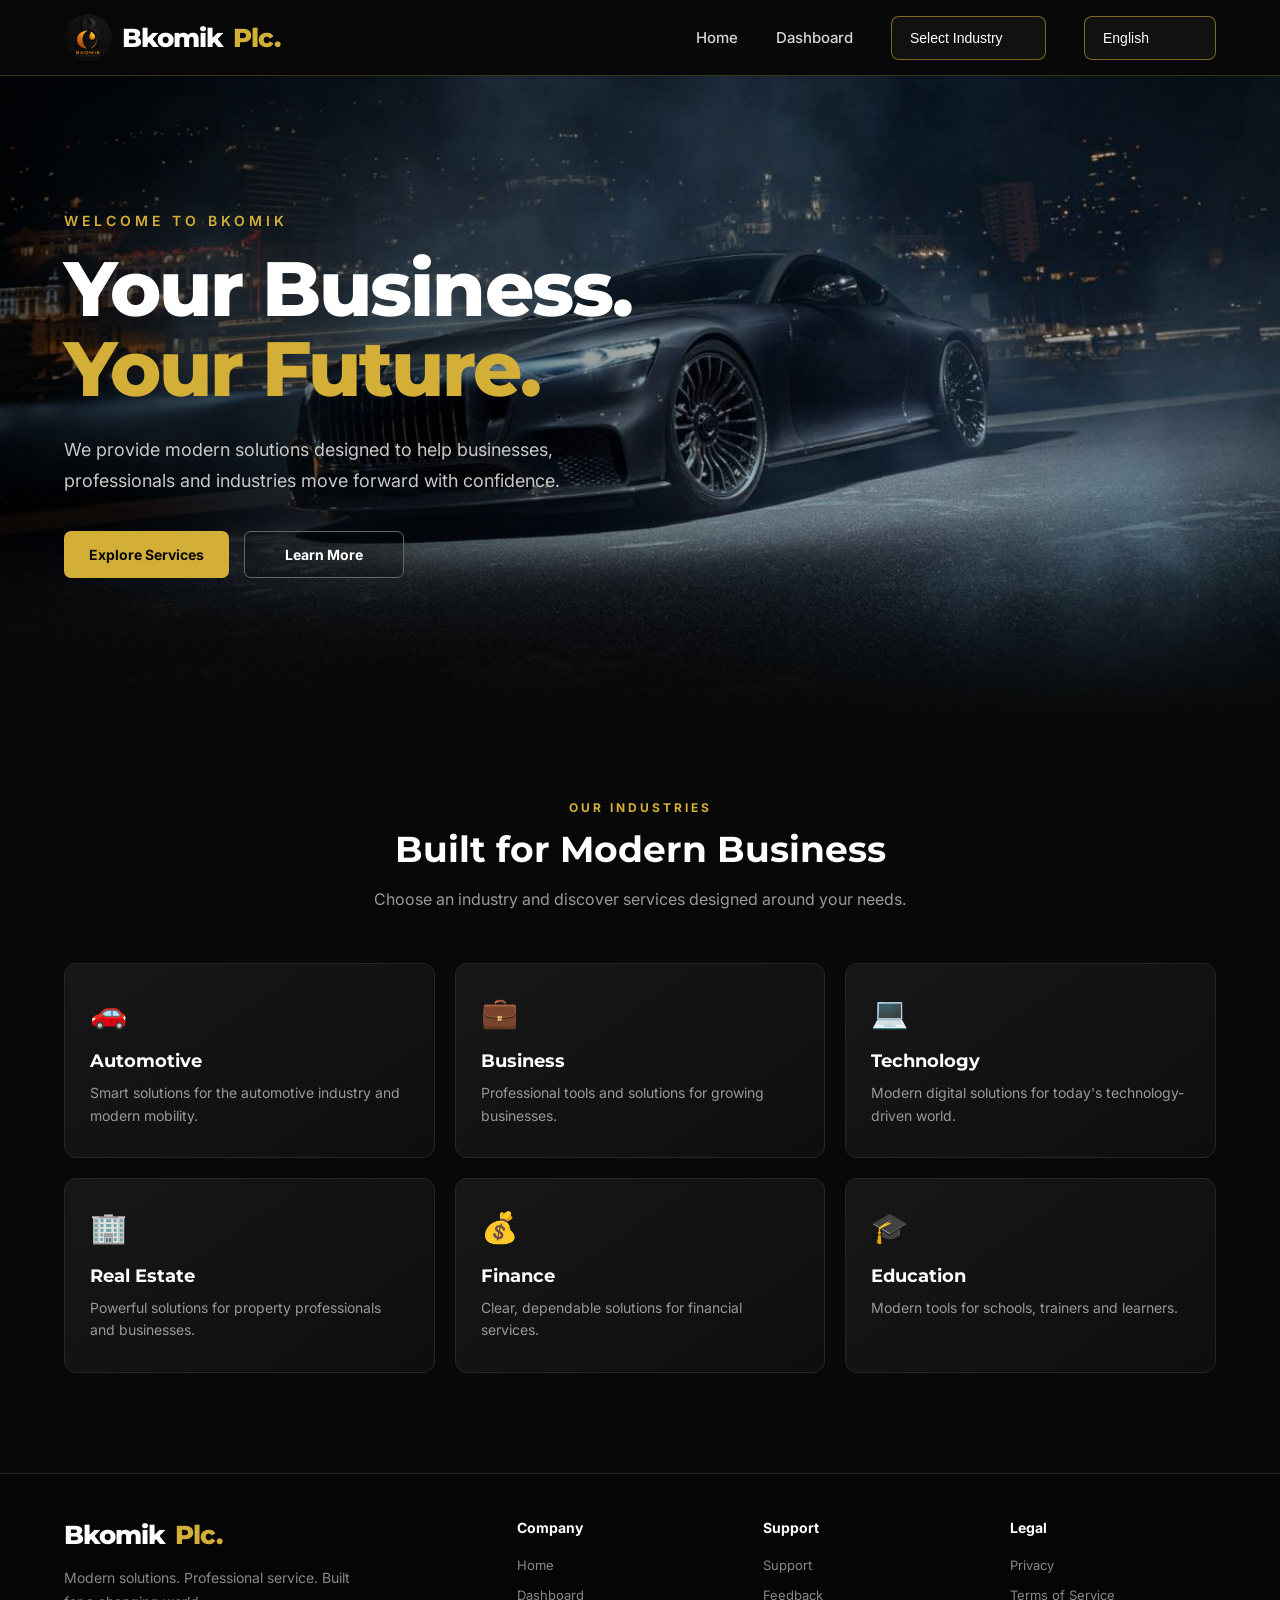
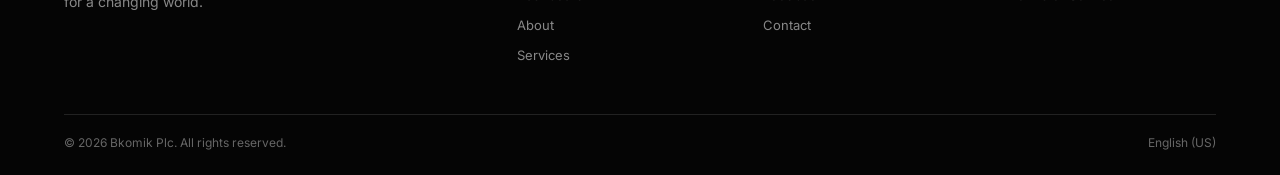
==== index.html @ 7aab7410 "Add files via upload" ====
<!DOCTYPE html>
<html lang="en">
<head>
<meta charset="UTF-8">
<meta name="viewport" content="width=device-width, initial-scale=1.0">
<title>Bkomik Plc.</title>
<meta name="description" content="Modern solutions designed to help businesses, professionals and industries move forward with confidence.">
<link rel="icon" type="image/png" href="[data-uri]">
<link rel="preconnect" href="https://fonts.googleapis.com">
<link rel="preconnect" href="https://fonts.gstatic.com" crossorigin>
<link href="https://fonts.googleapis.com/css2?family=Inter:wght@400;500;600;700&family=Montserrat:wght@500;600;700;800&display=swap" rel="stylesheet">
<style>
/* =========================
           GENERAL
        ========================= */

        * {
            margin: 0;
            padding: 0;
            box-sizing: border-box;
        }

        html {
            scroll-behavior: smooth;
        }

        body {
            font-family: "Inter", sans-serif;
            background: #080808;
            color: #ffffff;
            min-height: 100vh;
        }

        a {
            text-decoration: none;
            color: inherit;
        }


        /* =========================
           NAVIGATION
        ========================= */

        .navbar {
            height: 76px;
            width: 100%;
            background: rgba(8, 8, 8, 0.95);
            border-bottom: 1px solid rgba(212, 175, 55, 0.25);

            display: flex;
            align-items: center;
            justify-content: space-between;

            padding: 0 5%;
            position: fixed;
            top: 0;
            left: 0;
            z-index: 1000;

            backdrop-filter: blur(12px);
        }

        /* Logo */

        .logo {
            display: inline-flex;
            align-items: center;
            gap: 10px;
            font-family: "Montserrat", sans-serif;
            font-size: 26px;
            font-weight: 800;
            letter-spacing: -1px;
        }

        .logo-image {
            width: 48px;
            height: 48px;
            object-fit: contain;
            display: block;
            border-radius: 50%;
        }

        .logo span {
            color: #d4af37;
        }


        /* Navigation links */

        .nav-links {
            display: flex;
            align-items: center;
            gap: 38px;
        }

        .nav-links a {
            position: relative;

            font-size: 15px;
            font-weight: 500;
            color: #d5d5d5;

            transition: 0.3s ease;
        }

        .nav-links a:hover {
            color: #d4af37;
        }

        .nav-links a::after {
            content: "";

            position: absolute;
            left: 0;
            bottom: -8px;

            width: 0;
            height: 2px;

            background: #d4af37;

            transition: 0.3s ease;
        }

        .nav-links a:hover::after {
            width: 100%;
        }


        /* Industry dropdown */

        .industry {
            position: relative;
        }

        .industry select {
            appearance: none;

            background: #111111;
            color: #ffffff;

            border: 1px solid rgba(212, 175, 55, 0.55);
            border-radius: 8px;

            padding: 13px 42px 13px 18px;

            font-size: 14px;
            font-weight: 500;

            cursor: pointer;
            outline: none;

            transition: 0.3s ease;
        }

        .industry select:hover {
            border-color: #d4af37;
            box-shadow: 0 0 18px rgba(212, 175, 55, 0.12);
        }


        /* =========================
           HERO
        ========================= */

        .hero {
            min-height: 720px;

            display: flex;
            align-items: center;

            position: relative;
            overflow: hidden;

            background: #080808;
        }



        .hero-bg{position:absolute;inset:0;width:100%;height:100%;object-fit:cover;object-position:center}
        .hero-overlay{position:absolute;inset:0;background:linear-gradient(90deg,rgba(0,0,0,.72) 0%,rgba(0,0,0,.45) 40%,rgba(0,0,0,.05) 75%,rgba(0,0,0,.35) 100%)}
        @media (max-width:650px){.hero-bg{object-position:28% center;filter:brightness(1.35)}.hero-overlay{background:linear-gradient(180deg,rgba(0,0,0,.15) 0%,rgba(0,0,0,.55) 100%)}.hero h1,.hero p{text-shadow:0 2px 12px rgba(0,0,0,.8)}}

        /* Dark bottom fade */

        .hero::after {
            content: "";

            position: absolute;
            bottom: 0;
            left: 0;

            width: 100%;
            height: 180px;

            background: linear-gradient(
                transparent,
                #080808
            );

            pointer-events: none;
        }


        /* Hero content */

        .hero-content {
            width: 90%;
            max-width: 1200px;

            margin: 0 auto;

            padding-top: 70px;

            position: relative;
            z-index: 2;
        }

        .small-title {
            color: #d4af37;

            font-size: 14px;
            font-weight: 600;

            letter-spacing: 4px;
            text-transform: uppercase;

            margin-bottom: 20px;
        }

        .hero h1 {
            font-family: "Montserrat", sans-serif;

            font-size: clamp(45px, 6vw, 78px);

            line-height: 1.05;

            max-width: 750px;

            font-weight: 800;

            letter-spacing: -2px;

            margin-bottom: 25px;
        }

        .hero h1 span {
            color: #d4af37;
        }

        .hero p {
            max-width: 570px;

            color: #c8c8c8;

            font-size: 18px;
            line-height: 1.7;

            margin-bottom: 35px;
        }


        /* Buttons */

        .buttons {
            display: flex;
            gap: 15px;
            flex-wrap: wrap;
        }

        .btn {
            display: inline-flex;
            align-items: center;
            justify-content: center;

            min-width: 160px;

            padding: 14px 25px;

            border-radius: 7px;

            font-size: 14px;
            font-weight: 700;

            transition: 0.3s ease;
        }

        .btn-primary {
            background: #d4af37;
            color: #080808;
        }

        .btn-primary:hover {
            background: #f0cf59;

            transform: translateY(-3px);

            box-shadow:
                0 10px 30px rgba(212, 175, 55, 0.22);
        }

        .btn-secondary {
            border: 1px solid #666;
            color: #ffffff;
            background: rgba(0, 0, 0, 0.25);
        }

        .btn-secondary:hover {
            border-color: #d4af37;
            color: #d4af37;

            transform: translateY(-3px);
        }


        /* =========================
           SERVICES
        ========================= */

        .services {
            position: relative;

            padding: 80px 5% 100px;

            background: #080808;
        }

        .section-heading {
            text-align: center;

            max-width: 650px;

            margin: 0 auto 50px;
        }

        .section-heading .label {
            color: #d4af37;

            font-size: 12px;
            font-weight: 700;

            letter-spacing: 3px;
            text-transform: uppercase;

            margin-bottom: 12px;
        }

        .section-heading h2 {
            font-family: "Montserrat", sans-serif;

            font-size: 36px;

            margin-bottom: 15px;
        }

        .section-heading p {
            color: #999;
            line-height: 1.7;
        }


        /* Cards */

        .cards {
            max-width: 1200px;

            margin: auto;

            display: grid;

            grid-template-columns:
                repeat(3, 1fr);

            gap: 20px;
        }

        .card {
            background:
                linear-gradient(
                    145deg,
                    #171717,
                    #0e0e0e
                );

            border: 1px solid #262626;

            border-radius: 12px;

            padding: 30px 25px;

            min-height: 190px;

            transition: 0.35s ease;

            position: relative;
            overflow: hidden;
        }

        .card::before {
            content: "";

            position: absolute;

            left: 0;
            top: 0;

            width: 100%;
            height: 2px;

            background: #d4af37;

            transform: scaleX(0);

            transform-origin: left;

            transition: 0.35s ease;
        }

        .card:hover {
            transform: translateY(-8px);

            border-color: rgba(212, 175, 55, 0.5);

            box-shadow:
                0 15px 40px rgba(0, 0, 0, 0.5);
        }

        .card:hover::before {
            transform: scaleX(1);
        }

        .card-icon {
            font-size: 30px;
            margin-bottom: 20px;
        }

        .card h3 {
            font-family: "Montserrat", sans-serif;

            font-size: 18px;

            margin-bottom: 10px;
        }

        .card p {
            color: #999;

            font-size: 14px;

            line-height: 1.6;
        }


        /* =========================
           FOOTER
        ========================= */

        footer {
            background: #050505;

            border-top: 1px solid #222;

            padding: 45px 5% 25px;
        }

        .footer-content {
            max-width: 1200px;

            margin: auto;

            display: grid;

            grid-template-columns:
                2fr 1fr 1fr 1fr;

            gap: 40px;
        }

        .footer-brand p {
            color: #888;

            max-width: 300px;

            margin-top: 15px;

            line-height: 1.7;

            font-size: 14px;
        }

        footer h4 {
            font-size: 14px;

            margin-bottom: 18px;

            color: #ffffff;
        }

        footer ul {
            list-style: none;
        }

        footer li {
            margin-bottom: 10px;
        }

        footer li a {
            color: #888;

            font-size: 13px;

            transition: 0.3s;
        }

        footer li a:hover {
            color: #d4af37;
        }

        .copyright {
            max-width: 1200px;

            margin: 40px auto 0;

            padding-top: 20px;

            border-top: 1px solid #222;

            display: flex;

            justify-content: space-between;

            gap: 20px;

            color: #666;

            font-size: 12px;
        }


        /* =========================
           MOBILE MENU BUTTON
        ========================= */

        .menu-btn {
            display: none;

            border: none;

            background: none;

            color: white;

            font-size: 27px;

            cursor: pointer;
        }


        /* =========================
           RESPONSIVE
        ========================= */

        @media (max-width: 900px) {

            .nav-links {
                gap: 18px;
            }

            .cards {
                grid-template-columns:
                    repeat(2, 1fr);
            }

            .footer-content {
                grid-template-columns:
                    repeat(2, 1fr);
            }
        }


        @media (max-width: 650px) {

            .navbar {
                height: 68px;
            }

            .logo {
                font-size: 22px;
            }

            .logo-image {
                width: 42px;
                height: 42px;
            }

            .menu-btn {
                display: block;
            }

            .nav-links {
                display: none;
            }

            .industry {
                display: none;
            }

            .hero {
                min-height: 650px;

                background-position:
                    65% center;
            }

            .hero-content {
                padding-top: 50px;
            }

            .hero h1 {
                font-size: 43px;
                letter-spacing: -1px;
            }

            .hero p {
                font-size: 16px;
            }

            .cards {
                grid-template-columns: 1fr;
            }

            .footer-content {
                grid-template-columns: 1fr;
            }

            .copyright {
                flex-direction: column;
            }
        }


/* ===== Inner pages (moved from inline styles) ===== */
.page{min-height:100vh;padding:140px 5% 90px;max-width:1100px;margin:auto}
.page h1{font-family:"Montserrat",sans-serif;font-size:clamp(40px,6vw,64px);margin-bottom:20px}
.page h1 span{color:#d4af37}
.page p{color:#aaa;max-width:700px;line-height:1.8;font-size:17px;margin-bottom:30px}
.page-card{background:linear-gradient(145deg,#171717,#0e0e0e);border:1px solid #262626;border-radius:12px;padding:30px;margin-top:25px}

/* ===== Cards as links ===== */
a.card{display:block;color:inherit}
a.card:focus-visible,.btn:focus-visible,.nav-links a:focus-visible{outline:2px solid #d4af37;outline-offset:4px}

/* ===== Mobile menu ===== */
@media (max-width: 650px){
  .navbar.open .nav-links{
    display:flex;flex-direction:column;align-items:flex-start;gap:22px;
    position:absolute;top:68px;left:0;right:0;
    background:rgba(8,8,8,.98);padding:26px 5% 32px;
    border-bottom:1px solid rgba(212,175,55,.25);
  }
  .navbar.open .industry{display:block;width:100%}
  .navbar.open .industry select{width:100%}
}
@media (max-width: 900px){ .cards{grid-template-columns:repeat(2,1fr)} }
@media (max-width: 650px){ .cards{grid-template-columns:1fr} }

.view{display:none}
.view:target{display:block}
#home{display:block}
.view:target ~ #home{display:none}
.nav-check{position:absolute;opacity:0;pointer-events:none}
label.menu-btn{cursor:pointer}
@media (max-width:650px){
  #nav-toggle:checked ~ .navbar .nav-links{display:flex;flex-direction:column;align-items:flex-start;gap:22px;position:absolute;top:68px;left:0;right:0;background:rgba(8,8,8,.98);padding:26px 5% 32px;border-bottom:1px solid rgba(212,175,55,.25)}
  #nav-toggle:checked ~ .navbar .industry{display:block;width:100%}
  #nav-toggle:checked ~ .navbar .industry select{width:100%}
}

/* ===== Page content blocks ===== */
.page h2{font-family:"Montserrat",sans-serif;font-size:clamp(24px,4vw,32px);margin:50px 0 6px}
.page h3{font-family:"Montserrat",sans-serif;font-size:19px;margin-bottom:10px;color:#fff}
.page .grid{display:grid;grid-template-columns:repeat(auto-fit,minmax(240px,1fr));gap:20px;margin-top:25px}
.page .grid .page-card{margin-top:0}
.page .grid .page-card p,.page-card p{font-size:15px;margin-bottom:12px}
.page ul.list{list-style:none;color:#aaa;line-height:1.9;margin:10px 0 25px;padding:0;font-size:16px}
.page ul.list li::before{content:"\2713\00a0";color:#d4af37}
.page ul.plain{list-style:none;padding:0;margin:0}
.page ul.plain li{display:flex;justify-content:space-between;gap:12px;flex-wrap:wrap;padding:12px 0;border-bottom:1px solid #262626;color:#ddd}
.page ul.plain li:last-child{border-bottom:none}
.page ul.plain span{color:#999}
.stat{font-family:"Montserrat",sans-serif;font-size:38px;font-weight:800;color:#d4af37}
.stat-label{color:#aaa;font-size:14px}
.page a.link{color:#d4af37;text-decoration:underline}
.page .note{font-size:14px;color:#888}
.chips{display:flex;flex-wrap:wrap;gap:12px;margin:20px 0 30px}
.chips a{border:1px solid rgba(212,175,55,.55);color:#fff;border-radius:999px;padding:10px 20px;font-size:15px}
.chips a:hover{background:#d4af37;color:#111}
.page details.page-card{cursor:pointer}
.page details summary{font-weight:600;color:#fff}
.page details p{margin:14px 0 0}
.form{display:grid;gap:18px}
.form label{display:grid;gap:8px;color:#ccc;font-size:14px}
.form input,.form select,.form textarea{background:#111;border:1px solid #333;border-radius:8px;color:#fff;padding:14px;font:inherit;font-size:16px;width:100%}
.form input:focus,.form select:focus,.form textarea:focus{outline:2px solid #d4af37;border-color:transparent}
.form button{justify-self:start;border:none;cursor:pointer}

.logo{direction:ltr;unicode-bidi:isolate}
</style>
</head>
<body>
<input type="checkbox" id="nav-toggle" class="nav-check" aria-hidden="true" tabindex="-1">
<header class="navbar">
<a href="#home" class="logo" aria-label="Bkomik Plc. home"><img class="logo-image" src="[data-uri]" alt="" width="48" height="48">Bkomik <span>Plc.</span></a>
<nav class="nav-links" aria-label="Main">
<a href="#home">Home</a>
<a href="#dashboard">Dashboard</a>
<div class="industry"><select aria-label="Select industry"><option value="" selected disabled>Select Industry</option><option value="#automotive">Automotive</option><option value="#business">Business</option><option value="#technology">Technology</option><option value="#real-estate">Real Estate</option><option value="#finance">Finance</option><option value="#education">Education</option></select></div>
<div class="industry lang"><select id="lang-select" aria-label="Language"><option value="en">English</option><option value="hi">हिन्दी (Hindi)</option><option value="zh">中文</option><option value="ja">日本語</option><option value="ar">العربية</option><option value="fr">Français</option><option value="es">Español</option><option value="de">Deutsch</option></select></div>
<noscript><a href="#automotive">Automotive</a><a href="#business">Business</a><a href="#technology">Technology</a><a href="#real-estate">Real Estate</a><a href="#finance">Finance</a><a href="#education">Education</a></noscript>
</nav>
<label for="nav-toggle" class="menu-btn" role="button" aria-label="Toggle menu">&#9776;</label>
</header>
<main class="page view" id="about">
<div class="small-title">Bkomik Plc.</div>
<h1>About Bkomik.</h1>
<p>Bkomik Plc. builds modern solutions that help businesses, professionals and whole industries move forward with confidence.</p><h2>Our story</h2><p>Bkomik started with a simple idea: good technology and professional service should be within reach of every organisation, not only the largest ones. Today we work across six industries, bringing the same careful, practical approach to each.</p><h2>Our mission</h2><p>To create, inspire and make an impact by giving our clients clear, dependable solutions that fit the way they really work.</p><h2>What we value</h2><div class="grid"><div class="page-card"><h3>Create</h3><p>We build useful things, and we keep improving them after launch.</p></div><div class="page-card"><h3>Inspire</h3><p>We share what we learn, so clients and partners can grow with us.</p></div><div class="page-card"><h3>Impact</h3><p>We measure our work by the results it brings to your business.</p></div></div><h2>How we work</h2><ul class="list"><li>Listen first: we start by understanding your goals and constraints</li><li>Plan clearly: simple scopes, honest timelines, no surprises</li><li>Deliver in steps: regular progress you can see and react to</li><li>Support afterwards: we stay available once the work is live</li></ul><a href="#contact" class="btn btn-primary">Get in touch</a>
</main>
<main class="page view" id="automotive">
<div class="small-title">Bkomik Plc.</div>
<h1>Automotive.</h1>
<p>Smart solutions for the automotive industry and modern mobility.</p><h2>What we offer</h2><div class="grid"><div class="page-card"><h3>Dealer tools</h3><p>Inventory pages, enquiry handling and follow-up that help dealerships sell more.</p></div><div class="page-card"><h3>Fleet management</h3><p>Track vehicles, servicing and costs in one clear view.</p></div><div class="page-card"><h3>Customer experience</h3><p>Online booking for test drives and servicing, with reminders.</p></div><div class="page-card"><h3>Service workshops</h3><p>Job cards, parts tracking and customer updates for workshops.</p></div></div><h2>Who it is for</h2><ul class="list"><li>Car dealerships and showrooms</li><li>Fleet and rental operators</li><li>Independent workshops and garages</li><li>Mobility start-ups</li></ul><div class="page-card"><h3>Example engagement</h3><p>A multi-branch dealership brings its inventory and service bookings together on one site, cutting enquiry response time and reducing missed appointments.</p><a href="#contact" class="btn btn-primary">Discuss your project</a></div>
</main>
<main class="page view" id="business">
<div class="small-title">Bkomik Plc.</div>
<h1>Business.</h1>
<p>Professional tools and solutions for growing businesses.</p><h2>What we offer</h2><div class="grid"><div class="page-card"><h3>Business websites</h3><p>Clear, professional sites that explain what you do and win trust.</p></div><div class="page-card"><h3>Workflow automation</h3><p>Streamline approvals, invoicing and reporting.</p></div><div class="page-card"><h3>Team collaboration</h3><p>Shared tools and processes that keep everyone aligned.</p></div><div class="page-card"><h3>Growth planning</h3><p>Practical roadmaps for expanding into new markets.</p></div></div><h2>Who it is for</h2><ul class="list"><li>Small and medium businesses</li><li>Consultants and agencies</li><li>Start-ups preparing to scale</li><li>Professional service firms</li></ul><div class="page-card"><h3>Example engagement</h3><p>A growing services firm replaces scattered spreadsheets with a simple shared system for quotes, projects and invoices.</p><a href="#contact" class="btn btn-primary">Discuss your project</a></div>
</main>
<main class="page view" id="contact">
<div class="small-title">Bkomik Plc.</div>
<h1>Contact Us.</h1>
<p>Questions, project ideas or just want to say hello? We would love to hear from you.</p><div class="grid"><div class="page-card"><h3>Find us online</h3><p>Watch our videos and updates on <a class="link" href="https://www.youtube.com/@bkomik" target="_blank" rel="noopener">YouTube: bkomik</a>.</p></div><div class="page-card"><h3>Email</h3><p><a class="link" href="mailto:hello@bkomik.com">hello@bkomik.com</a></p></div><div class="page-card"><h3>Phone</h3><p>+000 000 000 000</p></div><div class="page-card"><h3>Hours</h3><p>Monday to Friday, 9:00 to 17:00</p></div></div><h2>Send us a message</h2><div class="page-card"><form class="form" action="mailto:hello@bkomik.com" method="post" enctype="text/plain"><label>Your name<input type="text" name="name" required></label><label>Email<input type="email" name="email" required></label><label>Industry<select name="industry"><option>Automotive</option><option>Business</option><option>Technology</option><option>Real Estate</option><option>Finance</option><option>Education</option><option>Other</option></select></label><label>Message<textarea name="message" rows="5" required></textarea></label><button type="submit" class="btn btn-primary">Send message</button></form><p class="note">This form opens your email app. Email address and phone number are sample details.</p></div>
</main>
<main class="page view" id="dashboard">
<div class="small-title">Bkomik Plc.</div>
<h1>Your Dashboard.</h1>
<p>Manage your Bkomik services and business activity from one place.</p><p class="note">Sample preview. Figures below are example data to show the planned layout.</p><div class="grid stats"><div class="page-card"><div class="stat">4</div><div class="stat-label">Active services</div></div><div class="page-card"><div class="stat">2</div><div class="stat-label">Open requests</div></div><div class="page-card"><div class="stat">12</div><div class="stat-label">Completed this year</div></div><div class="page-card"><div class="stat">15 Dec</div><div class="stat-label">Next review</div></div></div><h2>Recent activity</h2><div class="page-card"><ul class="plain"><li><strong>Website update</strong> <span>Completed &middot; 14 Nov</span></li><li><strong>Monthly report</strong> <span>Delivered &middot; 10 Nov</span></li><li><strong>Staff training session</strong> <span>Scheduled &middot; 24 Nov</span></li><li><strong>Support request #1042</strong> <span>In progress</span></li></ul></div><h2>Quick actions</h2><div class="chips"><a href="#support">Get support</a><a href="#feedback">Send feedback</a><a href="#services">Browse services</a><a href="#contact">Contact us</a></div>
</main>
<main class="page view" id="education">
<div class="small-title">Bkomik Plc.</div>
<h1>Education.</h1>
<p>Modern tools for schools, trainers and learners.</p><h2>What we offer</h2><div class="grid"><div class="page-card"><h3>Learning platforms</h3><p>Courses, lessons and resources in one easy-to-use place.</p></div><div class="page-card"><h3>School websites</h3><p>Clear information for parents, students and staff.</p></div><div class="page-card"><h3>Admissions &amp; records</h3><p>Simpler enrolment and organised student records.</p></div><div class="page-card"><h3>Training programmes</h3><p>Workshops and materials designed with your learners in mind.</p></div></div><h2>Who it is for</h2><ul class="list"><li>Schools and colleges</li><li>Training centres and academies</li><li>Corporate learning teams</li><li>Independent tutors</li></ul><div class="page-card"><h3>Example engagement</h3><p>A training academy launches an online course library with simple enrolment, so learners can join and progress at their own pace.</p><a href="#contact" class="btn btn-primary">Discuss your project</a></div>
</main>
<main class="page view" id="feedback">
<div class="small-title">Bkomik Plc.</div>
<h1>Your Feedback.</h1>
<p>Your feedback helps us improve. Tell us what is working and what could be better.</p><div class="page-card"><form class="form" action="mailto:hello@bkomik.com?subject=Bkomik%20feedback" method="post" enctype="text/plain"><label>Overall experience<select name="rating"><option>Excellent</option><option>Good</option><option>Average</option><option>Poor</option></select></label><label>What is this about?<select name="topic"><option>Website</option><option>Services</option><option>Support</option><option>Other</option></select></label><label>Your feedback<textarea name="feedback" rows="5" required></textarea></label><label>Email (optional)<input type="email" name="email"></label><button type="submit" class="btn btn-primary">Send feedback</button></form></div><h2>What happens next</h2><ul class="list"><li>We read every message</li><li>We reply when you leave an email address</li><li>Common suggestions shape our plans</li></ul>
</main>
<main class="page view" id="finance">
<div class="small-title">Bkomik Plc.</div>
<h1>Finance.</h1>
<p>Clear, dependable solutions for financial services.</p><h2>What we offer</h2><div class="grid"><div class="page-card"><h3>Client portals</h3><p>A secure place for clients to see documents and updates.</p></div><div class="page-card"><h3>Reporting &amp; dashboards</h3><p>Clear views of performance, risk and activity.</p></div><div class="page-card"><h3>Process automation</h3><p>Reduce manual checks and speed up routine tasks.</p></div><div class="page-card"><h3>Compliance support</h3><p>Organised records and processes that make reviews easier.</p></div></div><h2>Who it is for</h2><ul class="list"><li>Accountants and advisers</li><li>Lenders and microfinance providers</li><li>Insurance intermediaries</li><li>Investment and wealth firms</li></ul><div class="page-card"><h3>Example engagement</h3><p>An advisory firm moves document collection and client updates online, saving staff time and giving clients a clearer view of their accounts.</p><a href="#contact" class="btn btn-primary">Discuss your project</a></div>
</main>
<main class="page view" id="privacy">
<div class="small-title">Bkomik Plc.</div>
<h1>Privacy Policy.</h1>
<p class="note">Sample text for layout only. Have this reviewed by a qualified lawyer before publishing.</p><p>Last updated: 17 November 2026</p><h2>1. Who we are</h2><p>Bkomik Plc. ("Bkomik", "we", "us") provides business solutions and operates this website.</p><h2>2. Information we collect</h2><ul class="list"><li>Details you give us, such as your name, email address and message</li><li>Basic usage information, such as pages visited and device type</li><li>Information you share when you contact us or send feedback</li></ul><h2>3. How we use information</h2><ul class="list"><li>To respond to your enquiries</li><li>To provide and improve our services</li><li>To keep our website secure</li><li>To meet legal obligations</li></ul><h2>4. Sharing</h2><p>We do not sell your personal information. We may share it with trusted providers who help us run our services, or where required by law.</p><h2>5. Retention and security</h2><p>We keep information only as long as needed and use reasonable measures to protect it.</p><h2>6. Your rights</h2><p>You may ask to access, correct or delete your personal information. Contact us using the details on our <a class="link" href="#contact">Contact</a> page.</p><h2>7. Changes</h2><p>We may update this policy from time to time. The date above shows the latest version.</p>
</main>
<main class="page view" id="real-estate">
<div class="small-title">Bkomik Plc.</div>
<h1>Real Estate.</h1>
<p>Powerful solutions for property professionals and businesses.</p><h2>What we offer</h2><div class="grid"><div class="page-card"><h3>Property listings</h3><p>Attractive, searchable listings with photos and clear details.</p></div><div class="page-card"><h3>Lead management</h3><p>Capture enquiries and follow up quickly and consistently.</p></div><div class="page-card"><h3>Viewing scheduling</h3><p>Let buyers and tenants book viewings online.</p></div><div class="page-card"><h3>Property management</h3><p>Track tenants, maintenance and payments in one place.</p></div></div><h2>Who it is for</h2><ul class="list"><li>Estate agents and brokers</li><li>Property managers and landlords</li><li>Developers launching projects</li><li>Letting agencies</li></ul><div class="page-card"><h3>Example engagement</h3><p>An agency publishes listings from one place and sees every enquiry and viewing in a simple weekly summary.</p><a href="#contact" class="btn btn-primary">Discuss your project</a></div>
</main>
<main class="page view" id="services">
<div class="small-title">Bkomik Plc.</div>
<h1>Our Services.</h1>
<p>A focused set of services you can use on their own or combine, adapted to your industry.</p><div class="grid"><div class="page-card"><h3>Consulting</h3><p>Strategy and planning sessions to define goals, priorities and a practical roadmap.</p></div><div class="page-card"><h3>Digital Solutions</h3><p>Websites, apps and tools designed around how your team and customers work.</p></div><div class="page-card"><h3>Process Automation</h3><p>Remove repetitive manual work and reduce errors with simple automations.</p></div><div class="page-card"><h3>Data &amp; Reporting</h3><p>Clear dashboards and reports so you can see performance at a glance.</p></div><div class="page-card"><h3>Training</h3><p>Hands-on workshops that help your people get the most from new tools.</p></div><div class="page-card"><h3>Ongoing Support</h3><p>Reliable help after launch, with maintenance and improvements as you grow.</p></div></div><h2>Choose your industry</h2><p>We tailor each service to the needs of your sector.</p><div class="chips"><a href="#automotive">Automotive</a><a href="#business">Business</a><a href="#technology">Technology</a><a href="#real-estate">Real Estate</a><a href="#finance">Finance</a><a href="#education">Education</a></div><a href="#contact" class="btn btn-primary">Request a quote</a>
</main>
<main class="page view" id="support">
<div class="small-title">Bkomik Plc.</div>
<h1>Support Center.</h1>
<p>Find quick answers below, or reach out and our team will help.</p><h2>Frequently asked questions</h2><details class="page-card"><summary>How do I request a service?</summary><p>Visit the Services page or contact us. Tell us your industry and goals and we will reply with next steps.</p></details><details class="page-card"><summary>How long does a project take?</summary><p>It depends on scope. Small projects can take a few weeks. We agree a clear timeline before we start.</p></details><details class="page-card"><summary>Do you offer support after launch?</summary><p>Yes. Our Ongoing Support service covers maintenance, fixes and improvements.</p></details><details class="page-card"><summary>Can I change my plan later?</summary><p>Yes. We can add, pause or change services as your needs change.</p></details><details class="page-card"><summary>How do I report a problem?</summary><p>Send us a message from the Contact page and describe what happened. Screenshots help.</p></details><h2>Still need help?</h2><div class="chips"><a href="#contact">Contact us</a><a href="#feedback">Send feedback</a></div>
</main>
<main class="page view" id="technology">
<div class="small-title">Bkomik Plc.</div>
<h1>Technology.</h1>
<p>Modern digital solutions for today's technology-driven world.</p><h2>What we offer</h2><div class="grid"><div class="page-card"><h3>Product design</h3><p>From idea to usable prototype, with real feedback along the way.</p></div><div class="page-card"><h3>Web &amp; app development</h3><p>Reliable, maintainable software built to grow with you.</p></div><div class="page-card"><h3>Cloud &amp; integration</h3><p>Connect your tools and data so systems work together.</p></div><div class="page-card"><h3>Security basics</h3><p>Sensible protections and good habits for your team and data.</p></div></div><h2>Who it is for</h2><ul class="list"><li>Software start-ups</li><li>IT teams modernising systems</li><li>Companies adopting new tools</li><li>Founders building a first product</li></ul><div class="page-card"><h3>Example engagement</h3><p>A start-up moves from a rough concept to a tested first release in a few focused stages, with a clear plan for what comes next.</p><a href="#contact" class="btn btn-primary">Discuss your project</a></div>
</main>
<main class="page view" id="terms">
<div class="small-title">Bkomik Plc.</div>
<h1>Terms of Service.</h1>
<p class="note">Sample text for layout only. Have this reviewed by a qualified lawyer before publishing.</p><p>Last updated: 17 November 2026</p><h2>1. Acceptance</h2><p>By using this website you agree to these Terms of Service. If you do not agree, please do not use the site.</p><h2>2. Our services</h2><p>We provide business and technology services as described on this website. Details of each project are set out in a separate written agreement.</p><h2>3. Acceptable use</h2><ul class="list"><li>Do not misuse the site or attempt to disrupt it</li><li>Do not use it for unlawful purposes</li><li>Do not copy or reuse our content without permission</li></ul><h2>4. Intellectual property</h2><p>The Bkomik name, logo and website content belong to Bkomik Plc. or its licensors.</p><h2>5. Disclaimer</h2><p>Information on this website is provided in good faith for general purposes and is not professional advice.</p><h2>6. Limitation of liability</h2><p>To the extent permitted by law, we are not liable for indirect or consequential losses arising from use of this website.</p><h2>7. Changes and contact</h2><p>We may update these terms from time to time. Questions? See our <a class="link" href="#contact">Contact</a> page.</p>
</main>
<main class="view" id="home">

        <section class="hero">
<img class="hero-bg" src="[data-uri]" alt="">
<div class="hero-overlay"></div>

            <div class="hero-content">

                <div class="small-title">
                    Welcome to Bkomik
                </div>

                <h1>
                    Your Business.
                    <br>
                    <span>Your Future.</span>
                </h1>

                <p>
                    We provide modern solutions designed to help
                    businesses, professionals and industries move
                    forward with confidence.
                </p>

                <div class="buttons">

                    <a href="#services"
                       class="btn btn-primary">
                        Explore Services
                    </a>

                    <a href="#about"
                       class="btn btn-secondary">
                        Learn More
                    </a>

                </div>

            </div>

        </section>



        <!-- =========================
             SERVICES
        ========================= -->

        <section class="services"
                 id="industries">

            <div class="section-heading">

                <div class="label">
                    Our Industries
                </div>

                <h2>
                    Built for Modern Business
                </h2>

                <p>
                    Choose an industry and discover services
                    designed around your needs.
                </p>

            </div>


            <div class="cards">
<a class="card" href="#automotive"><div class="card-icon">🚗</div><h3>Automotive</h3><p>Smart solutions for the automotive industry and modern mobility.</p></a>
<a class="card" href="#business"><div class="card-icon">💼</div><h3>Business</h3><p>Professional tools and solutions for growing businesses.</p></a>
<a class="card" href="#technology"><div class="card-icon">💻</div><h3>Technology</h3><p>Modern digital solutions for today's technology-driven world.</p></a>
<a class="card" href="#real-estate"><div class="card-icon">🏢</div><h3>Real Estate</h3><p>Powerful solutions for property professionals and businesses.</p></a>
<a class="card" href="#finance"><div class="card-icon">💰</div><h3>Finance</h3><p>Clear, dependable solutions for financial services.</p></a>
<a class="card" href="#education"><div class="card-icon">🎓</div><h3>Education</h3><p>Modern tools for schools, trainers and learners.</p></a>
</div>
</section>
</main>
<footer>
<div class="footer-content">
<div class="footer-brand"><a href="#home" class="logo">Bkomik <span>Plc.</span></a><p>Modern solutions. Professional service. Built for a changing world.</p></div>
<div><h4>Company</h4><ul><li><a href="#home">Home</a></li><li><a href="#dashboard">Dashboard</a></li><li><a href="#about">About</a></li><li><a href="#services">Services</a></li></ul></div>
<div><h4>Support</h4><ul><li><a href="#support">Support</a></li><li><a href="#feedback">Feedback</a></li><li><a href="#contact">Contact</a></li></ul></div>
<div><h4>Legal</h4><ul><li><a href="#privacy">Privacy</a></li><li><a href="#terms">Terms of Service</a></li></ul></div>
</div>
<div class="copyright"><span>&copy; 2026 Bkomik Plc. All rights reserved.</span><span>English (US)</span></div>
</footer>
<script>
(function(){
  var titles={"home": "Bkomik Plc.", "about": "About | Bkomik Plc.", "automotive": "Automotive | Bkomik Plc.", "business": "Business | Bkomik Plc.", "contact": "Contact | Bkomik Plc.", "dashboard": "Dashboard | Bkomik Plc.", "education": "Education | Bkomik Plc.", "feedback": "Feedback | Bkomik Plc.", "finance": "Finance | Bkomik Plc.", "privacy": "Privacy | Bkomik Plc.", "real-estate": "Real Estate | Bkomik Plc.", "services": "Services | Bkomik Plc.", "support": "Support | Bkomik Plc.", "technology": "Technology | Bkomik Plc.", "terms": "Terms of Service | Bkomik Plc."}, sel=document.querySelector('.industry select'), chk=document.getElementById('nav-toggle');
  function show(){
    var id=(location.hash||'#home').slice(1); if(!titles[id]) id='home';
    document.title=titles[id];
    document.querySelectorAll('.nav-links a').forEach(function(a){ if(a.getAttribute('href')==='#'+id) a.setAttribute('aria-current','page'); else a.removeAttribute('aria-current'); });
    if(sel){ var has=Array.prototype.some.call(sel.options,function(o){return o.value==='#'+id}); sel.value=has?'#'+id:''; }
    if(chk) chk.checked=false;
  }
  if(sel) sel.addEventListener('change',function(){ if(sel.value) location.hash=sel.value; });
  window.addEventListener('hashchange',show); show();
})();
</script>
<script>
(function(){
var L=['en','hi','zh','ja','ar','fr','es','de'];
var T={
'Home':['होम','首页','ホーム','الرئيسية','Accueil','Inicio','Startseite'],
'Dashboard':['डैशबोर्ड','仪表盘','ダッシュボード','لوحة التحكم','Tableau de bord','Panel','Dashboard'],
'Select Industry':['उद्योग चुनें','选择行业','業界を選択','اختر القطاع','Choisir un secteur','Elegir sector','Branche wählen'],
'Automotive':['ऑटोमोटिव','汽车','自動車','السيارات','Automobile','Automoción','Automobil'],
'Business':['व्यापार','商业','ビジネス','الأعمال','Affaires','Negocios','Unternehmen'],
'Technology':['प्रौद्योगिकी','科技','テクノロジー','التكنولوجيا','Technologie','Tecnología','Technologie'],
'Real Estate':['रियल एस्टेट','房地产','不動産','العقارات','Immobilier','Bienes raíces','Immobilien'],
'Finance':['वित्त','金融','金融','المالية','Finance','Finanzas','Finanzen'],
'Education':['शिक्षा','教育','教育','التعليم','Éducation','Educación','Bildung'],
'About':['परिचय','关于我们','会社概要','من نحن','À propos','Acerca de','Über uns'],
'Services':['सेवाएँ','服务','サービス','الخدمات','Services','Servicios','Leistungen'],
'Support':['सहायता','支持','サポート','الدعم','Assistance','Soporte','Support'],
'Feedback':['प्रतिक्रिया','反馈','フィードバック','ملاحظات','Avis','Comentarios','Feedback'],
'Contact':['संपर्क','联系我们','お問い合わせ','اتصل بنا','Contact','Contacto','Kontakt'],
'Company':['कंपनी','公司','会社','الشركة','Entreprise','Empresa','Unternehmen'],
'Legal':['कानूनी','法律信息','法的情報','قانوني','Mentions légales','Legal','Rechtliches'],
'Privacy':['गोपनीयता','隐私','プライバシー','الخصوصية','Confidentialité','Privacidad','Datenschutz'],
'Terms of Service':['सेवा की शर्तें','服务条款','利用規約','شروط الخدمة',"Conditions d'utilisation",'Términos del servicio','Nutzungsbedingungen'],
'Welcome to Bkomik':['Bkomik में आपका स्वागत है','欢迎来到 Bkomik','Bkomikへようこそ','مرحبًا بكم في Bkomik','Bienvenue chez Bkomik','Bienvenido a Bkomik','Willkommen bei Bkomik'],
'Your Business.':['आपका व्यवसाय।','您的业务。','あなたのビジネス。','عملك.','Votre entreprise.','Su negocio.','Ihr Unternehmen.'],
'Your Future.':['आपका भविष्य।','您的未来。','あなたの未来。','مستقبلك.','Votre avenir.','Su futuro.','Ihre Zukunft.'],
'We provide modern solutions designed to help businesses, professionals and industries move forward with confidence.':['हम आधुनिक समाधान प्रदान करते हैं जो व्यवसायों, पेशेवरों और उद्योगों को आत्मविश्वास के साथ आगे बढ़ने में मदद करते हैं।','我们提供现代化的解决方案，帮助企业、专业人士和各行各业充满信心地向前迈进。','企業、専門家、そして業界全体が自信を持って前進できるよう、現代的なソリューションを提供します。','نقدّم حلولًا حديثة تساعد الشركات والمهنيين والقطاعات على التقدم بثقة.','Nous proposons des solutions modernes pour aider les entreprises, les professionnels et les secteurs à avancer en toute confiance.','Ofrecemos soluciones modernas para ayudar a empresas, profesionales e industrias a avanzar con confianza.','Wir bieten moderne Lösungen, die Unternehmen, Fachleuten und Branchen helfen, selbstbewusst voranzukommen.'],
'Explore Services':['सेवाएँ देखें','探索服务','サービスを見る','استكشف الخدمات','Découvrir nos services','Explorar servicios','Leistungen entdecken'],
'Learn More':['और जानें','了解更多','詳しく見る','اعرف المزيد','En savoir plus','Más información','Mehr erfahren'],
'Our Industries':['हमारे उद्योग','我们的行业','対応業界','قطاعاتنا','Nos secteurs','Nuestros sectores','Unsere Branchen'],
'Built for Modern Business':['आधुनिक व्यवसाय के लिए बनाया गया','为现代企业打造','現代のビジネスのために','مصمم للأعمال الحديثة',"Conçu pour l'entreprise moderne",'Creado para el negocio moderno','Gemacht für moderne Unternehmen'],
'Modern solutions. Professional service. Built for a changing world.':['आधुनिक समाधान। पेशेवर सेवा। बदलती दुनिया के लिए बनाया गया।','现代化的解决方案。专业的服务。为不断变化的世界而生。','現代的なソリューション。プロフェッショナルなサービス。変化する世界のために。','حلول حديثة. خدمة احترافية. صُمّم لعالم متغيّر.','Des solutions modernes. Un service professionnel. Conçu pour un monde en mutation.','Soluciones modernas. Servicio profesional. Creado para un mundo en cambio.','Moderne Lösungen. Professioneller Service. Gemacht für eine sich wandelnde Welt.'],
'© 2026 Bkomik Plc. All rights reserved.':['© 2026 Bkomik Plc. सर्वाधिकार सुरक्षित।','© 2026 Bkomik Plc. 版权所有。','© 2026 Bkomik Plc. 無断転載を禁じます。','© 2026 Bkomik Plc. جميع الحقوق محفوظة.','© 2026 Bkomik Plc. Tous droits réservés.','© 2026 Bkomik Plc. Todos los derechos reservados.','© 2026 Bkomik Plc. Alle Rechte vorbehalten.'],
'About Bkomik':['Bkomik के बारे में','关于 Bkomik','Bkomikについて','عن Bkomik','À propos de Bkomik','Acerca de Bkomik','Über Bkomik'],
'Our Services':['हमारी सेवाएँ','我们的服务','私たちのサービス','خدماتنا','Nos services','Nuestros servicios','Unsere Leistungen'],
'Your Dashboard':['आपका डैशबोर्ड','您的仪表盘','あなたのダッシュボード','لوحة التحكم الخاصة بك','Votre tableau de bord','Su panel','Ihr Dashboard'],
'Contact Us':['हमसे संपर्क करें','联系我们','お問い合わせ','اتصل بنا','Contactez-nous','Contáctenos','Kontaktieren Sie uns'],
'Your Feedback':['आपकी प्रतिक्रिया','您的反馈','ご意見','ملاحظاتك','Vos commentaires','Sus comentarios','Ihr Feedback'],
'Support Center':['सहायता केंद्र','支持中心','サポートセンター','مركز الدعم',"Centre d'assistance",'Centro de soporte','Support-Center'],
'Privacy Policy':['गोपनीयता नीति','隐私政策','プライバシーポリシー','سياسة الخصوصية','Politique de confidentialité','Política de privacidad','Datenschutzerklärung']
};
var orig=new WeakMap(), nodes=[], sel=document.getElementById('lang-select');
function skip(n){for(var p=n.parentNode;p;p=p.parentNode){if(p.nodeType===1&&(/^(SCRIPT|STYLE|NOSCRIPT|TEXTAREA)$/.test(p.tagName)||(p.classList&&p.classList.contains('lang'))))return true}return false}
function collect(){var w=document.createTreeWalker(document.body,NodeFilter.SHOW_TEXT,null,false),n;while((n=w.nextNode())){if(n.nodeValue.trim()&&!skip(n)){orig.set(n,n.nodeValue);nodes.push(n)}}}
function norm(s){return s.replace(/\s+/g,' ').trim()}
function tr(s,i){var t=norm(s),m=T[t],end='';if(!m&&/\.$/.test(t)){m=T[t.slice(0,-1)];end=(i===1||i===2)?'。':'.'}return m?m[i]+end:null}
function apply(code){
  var i=L.indexOf(code)-1;
  nodes.forEach(function(n){var o=orig.get(n);if(i<0){n.nodeValue=o;return}var r=tr(o,i);if(r){var lead=o.match(/^\s*/)[0],trail=o.match(/\s*$/)[0];n.nodeValue=lead+r+trail}else n.nodeValue=o});
  document.documentElement.lang=code;document.documentElement.dir=code==='ar'?'rtl':'ltr';
  if(sel)sel.value=code;
}
function init(){collect();var c='en';try{c=localStorage.getItem('bkomik-lang')||'en'}catch(e){}if(L.indexOf(c)<0)c='en';if(c!=='en')apply(c);else if(sel)sel.value='en';
  if(sel)sel.addEventListener('change',function(){var c=sel.value;try{localStorage.setItem('bkomik-lang',c)}catch(e){}apply(c)});}
if(document.readyState==='loading')document.addEventListener('DOMContentLoaded',init);else init();
})();

</script>
</body>
</html>
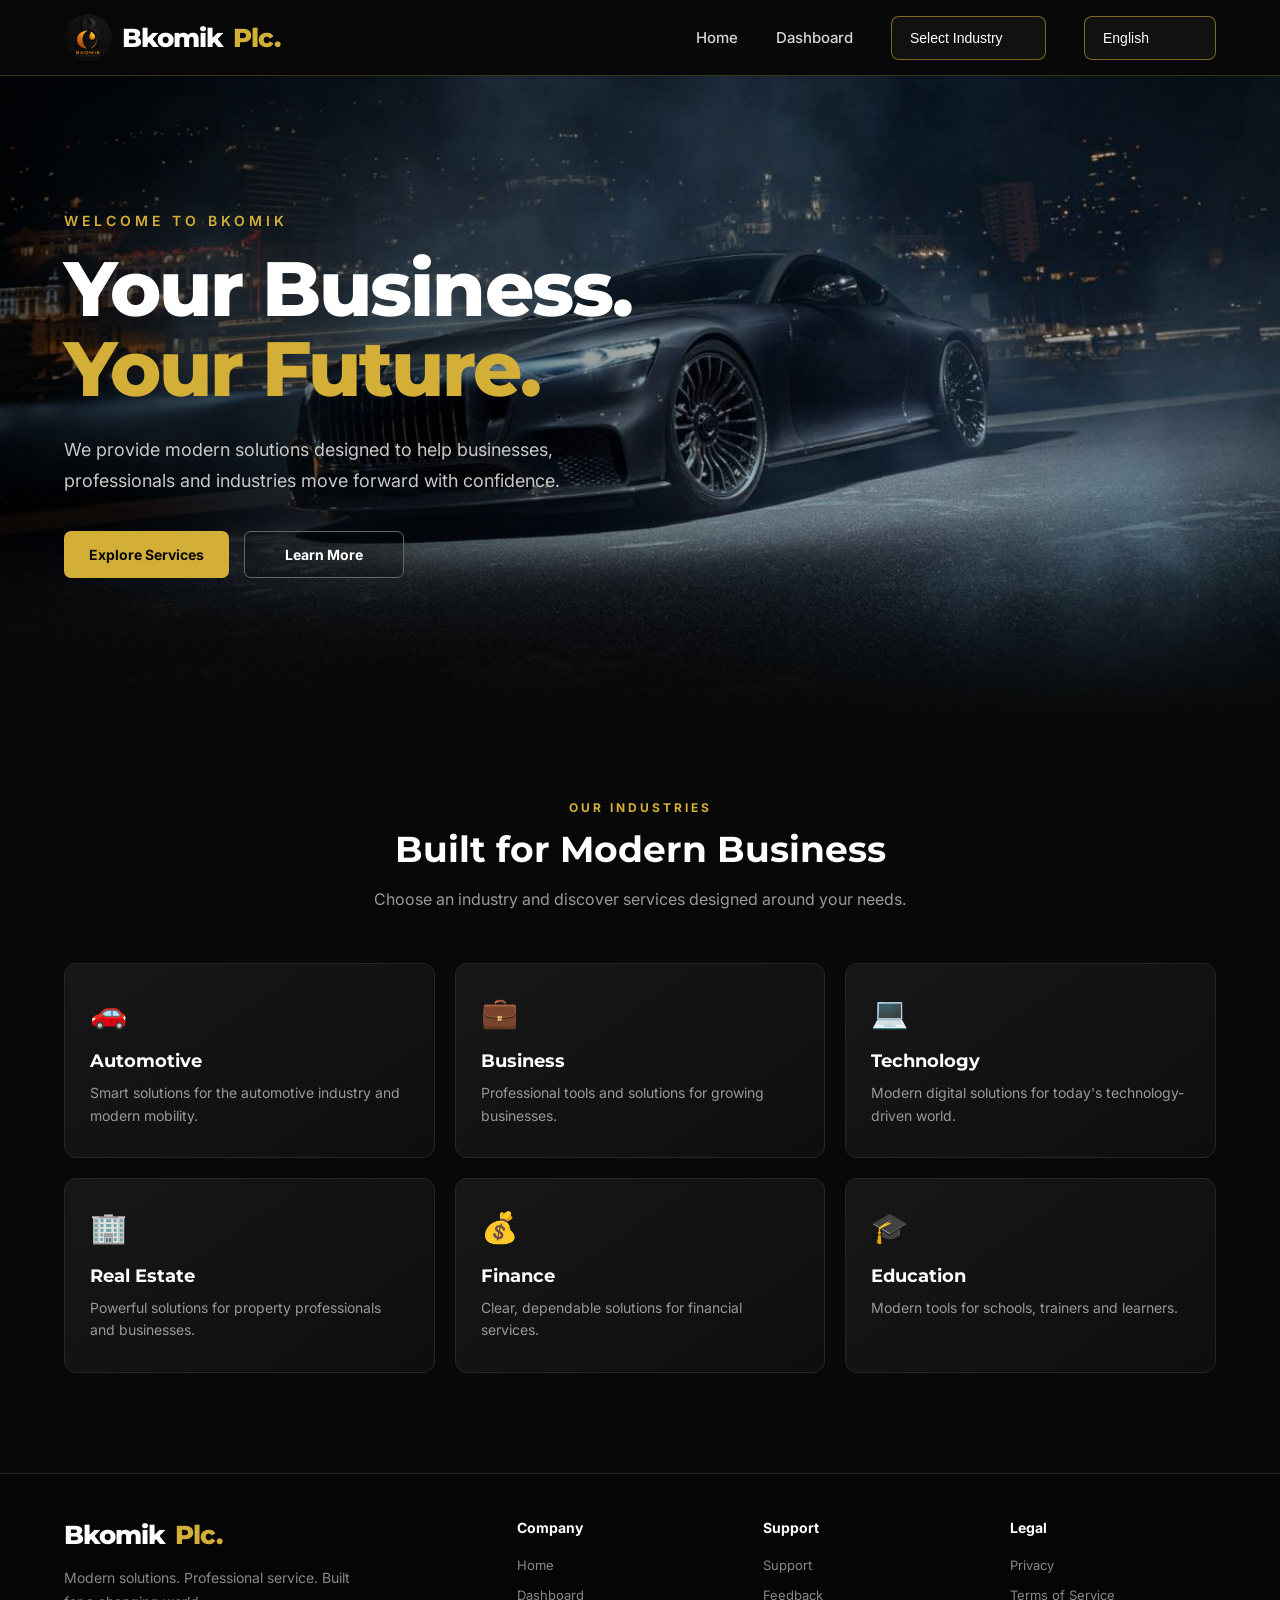
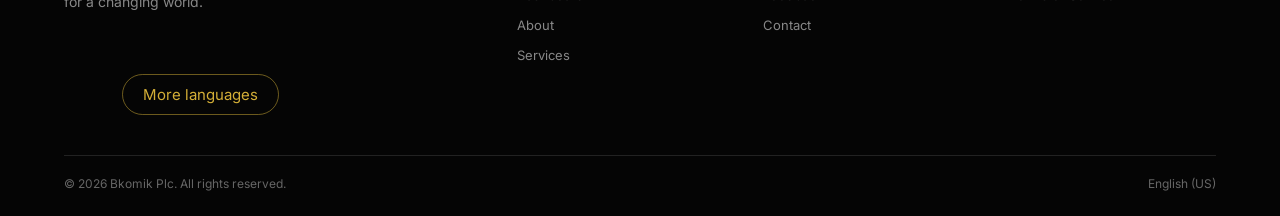
==== commit 263f20cc: "Add files via upload" ====
--- a/index.html
+++ b/index.html
@@ -705,6 +705,14 @@
 .form button{justify-self:start;border:none;cursor:pointer}
 
 .logo{direction:ltr;unicode-bidi:isolate}
+
+.gt-wrap{padding:0 5%;max-width:1200px;margin:0 auto 18px}
+.gt-btn{background:transparent;color:#d4af37;border:1px solid rgba(212,175,55,.5);border-radius:999px;padding:10px 20px;font:inherit;font-size:15px;cursor:pointer}
+.gt-btn:hover{background:#d4af37;color:#111}
+.goog-te-gadget{color:#aaa!important;font-size:13px!important}
+.goog-te-gadget .goog-te-combo{background:#111;color:#fff;border:1px solid #333;border-radius:8px;padding:10px;font-size:15px;margin:8px 0}
+.goog-te-banner-frame,.skiptranslate>iframe{display:none!important}
+body{top:0!important}
 </style>
 </head>
 <body>
@@ -715,7 +723,7 @@
 <a href="#home">Home</a>
 <a href="#dashboard">Dashboard</a>
 <div class="industry"><select aria-label="Select industry"><option value="" selected disabled>Select Industry</option><option value="#automotive">Automotive</option><option value="#business">Business</option><option value="#technology">Technology</option><option value="#real-estate">Real Estate</option><option value="#finance">Finance</option><option value="#education">Education</option></select></div>
-<div class="industry lang"><select id="lang-select" aria-label="Language"><option value="en">English</option><option value="hi">हिन्दी (Hindi)</option><option value="zh">中文</option><option value="ja">日本語</option><option value="ar">العربية</option><option value="fr">Français</option><option value="es">Español</option><option value="de">Deutsch</option></select></div>
+<div class="industry lang"><select id="lang-select" translate="no" aria-label="Language"><option value="en">English</option><option value="hi">हिन्दी (Hindi)</option><option value="zh">中文</option><option value="ja">日本語</option><option value="ar">العربية</option><option value="fr">Français</option><option value="es">Español</option><option value="de">Deutsch</option></select></div>
 <noscript><a href="#automotive">Automotive</a><a href="#business">Business</a><a href="#technology">Technology</a><a href="#real-estate">Real Estate</a><a href="#finance">Finance</a><a href="#education">Education</a></noscript>
 </nav>
 <label for="nav-toggle" class="menu-btn" role="button" aria-label="Toggle menu">&#9776;</label>
@@ -875,6 +883,10 @@
 <div><h4>Company</h4><ul><li><a href="#home">Home</a></li><li><a href="#dashboard">Dashboard</a></li><li><a href="#about">About</a></li><li><a href="#services">Services</a></li></ul></div>
 <div><h4>Support</h4><ul><li><a href="#support">Support</a></li><li><a href="#feedback">Feedback</a></li><li><a href="#contact">Contact</a></li></ul></div>
 <div><h4>Legal</h4><ul><li><a href="#privacy">Privacy</a></li><li><a href="#terms">Terms of Service</a></li></ul></div>
+</div>
+<div class="gt-wrap" translate="no">
+<button type="button" id="gt-load" class="gt-btn">More languages</button>
+<div id="google_translate_element"></div>
 </div>
 <div class="copyright"><span>&copy; 2026 Bkomik Plc. All rights reserved.</span><span>English (US)</span></div>
 </footer>
@@ -931,6 +943,198 @@
 'Your Feedback':['आपकी प्रतिक्रिया','您的反馈','ご意見','ملاحظاتك','Vos commentaires','Sus comentarios','Ihr Feedback'],
 'Support Center':['सहायता केंद्र','支持中心','サポートセンター','مركز الدعم',"Centre d'assistance",'Centro de soporte','Support-Center'],
 'Privacy Policy':['गोपनीयता नीति','隐私政策','プライバシーポリシー','سياسة الخصوصية','Politique de confidentialité','Política de privacidad','Datenschutzerklärung']
+,
+"Get in touch":["संपर्क करें", "联系我们", "お問い合わせ", "تواصل معنا", "Contactez-nous", "Póngase en contacto", "Kontakt aufnehmen"],
+"What we offer":["हम क्या प्रदान करते हैं", "我们提供的服务", "提供サービス", "ما نقدمه", "Ce que nous proposons", "Qué ofrecemos", "Unser Angebot"],
+"Who it is for":["यह किसके लिए है", "适用对象", "対象のお客様", "لمن هذا", "À qui cela s'adresse", "Para quién es", "Für wen es ist"],
+"Example engagement":["उदाहरण प्रोजेक्ट", "合作示例", "事例", "مثال على مشروع", "Exemple de collaboration", "Ejemplo de proyecto", "Beispielprojekt"],
+"Discuss your project":["अपने प्रोजेक्ट पर चर्चा करें", "讨论您的项目", "プロジェクトについて相談する", "ناقش مشروعك", "Parlez-nous de votre projet", "Hable de su proyecto", "Projekt besprechen"],
+"Request a quote":["कोटेशन माँगें", "获取报价", "見積もりを依頼", "اطلب عرض سعر", "Demander un devis", "Solicitar presupuesto", "Angebot anfordern"],
+"Our story":["हमारी कहानी", "我们的故事", "私たちの歩み", "قصتنا", "Notre histoire", "Nuestra historia", "Unsere Geschichte"],
+"Our mission":["हमारा मिशन", "我们的使命", "私たちの使命", "مهمتنا", "Notre mission", "Nuestra misión", "Unsere Mission"],
+"What we value":["हम किन बातों को महत्व देते हैं", "我们的价值观", "私たちの価値観", "ما نؤمن به", "Nos valeurs", "Nuestros valores", "Unsere Werte"],
+"How we work":["हम कैसे काम करते हैं", "我们的工作方式", "仕事の進め方", "كيف نعمل", "Notre façon de travailler", "Cómo trabajamos", "So arbeiten wir"],
+"Consulting":["परामर्श", "咨询", "コンサルティング", "الاستشارات", "Conseil", "Consultoría", "Beratung"],
+"Digital Solutions":["डिजिटल समाधान", "数字化解决方案", "デジタルソリューション", "الحلول الرقمية", "Solutions numériques", "Soluciones digitales", "Digitale Lösungen"],
+"Process Automation":["प्रक्रिया स्वचालन", "流程自动化", "業務プロセスの自動化", "أتمتة العمليات", "Automatisation des processus", "Automatización de procesos", "Prozessautomatisierung"],
+"Data & Reporting":["डेटा और रिपोर्टिंग", "数据与报告", "データとレポート", "البيانات والتقارير", "Données et rapports", "Datos e informes", "Daten & Berichte"],
+"Training":["प्रशिक्षण", "培训", "トレーニング", "التدريب", "Formation", "Formación", "Schulung"],
+"Ongoing Support":["निरंतर सहायता", "持续支持", "継続サポート", "الدعم المستمر", "Assistance continue", "Soporte continuo", "Laufender Support"],
+"Choose your industry":["अपना उद्योग चुनें", "选择您的行业", "業界を選ぶ", "اختر قطاعك", "Choisissez votre secteur", "Elija su sector", "Wählen Sie Ihre Branche"],
+"Find us online":["हमें ऑनलाइन खोजें", "在线找到我们", "オンラインで見つける", "تجدنا على الإنترنت", "Retrouvez-nous en ligne", "Encuéntrenos en línea", "Online finden Sie uns hier"],
+"Email":["ईमेल", "电子邮件", "メール", "البريد الإلكتروني", "E-mail", "Correo electrónico", "E-Mail"],
+"Phone":["फ़ोन", "电话", "電話", "الهاتف", "Téléphone", "Teléfono", "Telefon"],
+"Hours":["समय", "营业时间", "営業時間", "ساعات العمل", "Horaires", "Horario", "Öffnungszeiten"],
+"Send us a message":["हमें संदेश भेजें", "给我们留言", "メッセージを送る", "أرسل لنا رسالة", "Envoyez-nous un message", "Envíenos un mensaje", "Schreiben Sie uns"],
+"Your name":["आपका नाम", "您的姓名", "お名前", "اسمك", "Votre nom", "Su nombre", "Ihr Name"],
+"Industry":["उद्योग", "行业", "業界", "القطاع", "Secteur", "Sector", "Branche"],
+"Other":["अन्य", "其他", "その他", "أخرى", "Autre", "Otro", "Sonstiges"],
+"Message":["संदेश", "留言", "メッセージ", "الرسالة", "Message", "Mensaje", "Nachricht"],
+"Send message":["संदेश भेजें", "发送留言", "送信", "إرسال الرسالة", "Envoyer le message", "Enviar mensaje", "Nachricht senden"],
+"Active services":["सक्रिय सेवाएँ", "进行中的服务", "利用中のサービス", "الخدمات النشطة", "Services actifs", "Servicios activos", "Aktive Leistungen"],
+"Open requests":["खुले अनुरोध", "待处理请求", "未対応のリクエスト", "الطلبات المفتوحة", "Demandes ouvertes", "Solicitudes abiertas", "Offene Anfragen"],
+"Completed this year":["इस वर्ष पूर्ण", "今年已完成", "今年の完了件数", "المكتمل هذا العام", "Terminés cette année", "Completados este año", "In diesem Jahr abgeschlossen"],
+"Next review":["अगली समीक्षा", "下次评审", "次回レビュー", "المراجعة القادمة", "Prochaine revue", "Próxima revisión", "Nächste Überprüfung"],
+"Recent activity":["हाल की गतिविधि", "最近动态", "最近のアクティビティ", "النشاط الأخير", "Activité récente", "Actividad reciente", "Letzte Aktivität"],
+"Quick actions":["त्वरित कार्य", "快捷操作", "クイックアクション", "إجراءات سريعة", "Actions rapides", "Acciones rápidas", "Schnellaktionen"],
+"Get support":["सहायता पाएँ", "获取支持", "サポートを受ける", "احصل على الدعم", "Obtenir de l'aide", "Obtener soporte", "Support erhalten"],
+"Send feedback":["प्रतिक्रिया भेजें", "提交反馈", "フィードバックを送る", "أرسل ملاحظاتك", "Envoyer un avis", "Enviar comentarios", "Feedback senden"],
+"Browse services":["सेवाएँ देखें", "浏览服务", "サービスを見る", "تصفح الخدمات", "Parcourir les services", "Ver servicios", "Leistungen ansehen"],
+"Contact us":["हमसे संपर्क करें", "联系我们", "お問い合わせ", "اتصل بنا", "Nous contacter", "Contáctenos", "Kontaktieren Sie uns"],
+"Frequently asked questions":["अक्सर पूछे जाने वाले प्रश्न", "常见问题", "よくある質問", "الأسئلة الشائعة", "Questions fréquentes", "Preguntas frecuentes", "Häufig gestellte Fragen"],
+"Still need help?":["अभी भी सहायता चाहिए?", "还需要帮助吗？", "まだお困りですか？", "هل ما زلت بحاجة إلى مساعدة؟", "Besoin d'aide ?", "¿Necesita más ayuda?", "Brauchen Sie noch Hilfe?"],
+"Smart solutions for the automotive industry and modern mobility":["ऑटोमोटिव उद्योग और आधुनिक गतिशीलता के लिए स्मार्ट समाधान", "面向汽车行业与现代出行的智能解决方案", "自動車業界と最新のモビリティのためのスマートなソリューション", "حلول ذكية لقطاع السيارات والتنقل الحديث", "Des solutions intelligentes pour l'industrie automobile et la mobilité moderne", "Soluciones inteligentes para la industria automotriz y la movilidad moderna", "Intelligente Lösungen für die Automobilbranche und moderne Mobilität"],
+"Professional tools and solutions for growing businesses":["बढ़ते व्यवसायों के लिए पेशेवर उपकरण और समाधान", "为成长型企业提供的专业工具与解决方案", "成長する企業のためのプロフェッショナルなツールとソリューション", "أدوات وحلول احترافية للشركات النامية", "Des outils et solutions professionnels pour les entreprises en croissance", "Herramientas y soluciones profesionales para empresas en crecimiento", "Professionelle Tools und Lösungen für wachsende Unternehmen"],
+"Modern digital solutions for today's technology-driven world":["आज की तकनीक-संचालित दुनिया के लिए आधुनिक डिजिटल समाधान", "面向当今科技驱动世界的现代数字化解决方案", "テクノロジー主導の現代のためのモダンなデジタルソリューション", "حلول رقمية حديثة لعالم اليوم القائم على التكنولوجيا", "Des solutions numériques modernes pour un monde piloté par la technologie", "Soluciones digitales modernas para un mundo impulsado por la tecnología", "Moderne digitale Lösungen für die technologiegetriebene Welt von heute"],
+"Powerful solutions for property professionals and businesses":["संपत्ति पेशेवरों और व्यवसायों के लिए सशक्त समाधान", "为房地产专业人士和企业提供的强大解决方案", "不動産のプロと企業のための強力なソリューション", "حلول قوية للمتخصصين في العقارات والشركات", "Des solutions performantes pour les professionnels de l'immobilier et les entreprises", "Soluciones potentes para profesionales y empresas inmobiliarias", "Leistungsstarke Lösungen für Immobilienprofis und Unternehmen"],
+"Clear, dependable solutions for financial services":["वित्तीय सेवाओं के लिए स्पष्ट और भरोसेमंद समाधान", "为金融服务提供的清晰可靠的解决方案", "金融サービスのための明快で信頼できるソリューション", "حلول واضحة وموثوقة للخدمات المالية", "Des solutions claires et fiables pour les services financiers", "Soluciones claras y fiables para los servicios financieros", "Klare, verlässliche Lösungen für Finanzdienstleistungen"],
+"Modern tools for schools, trainers and learners":["स्कूलों, प्रशिक्षकों और शिक्षार्थियों के लिए आधुनिक उपकरण", "为学校、培训师和学习者提供的现代工具", "学校・講師・学習者のための最新ツール", "أدوات حديثة للمدارس والمدربين والمتعلمين", "Des outils modernes pour les écoles, les formateurs et les apprenants", "Herramientas modernas para escuelas, formadores y estudiantes", "Moderne Tools für Schulen, Trainer und Lernende"],
+"Choose an industry and discover services designed around your needs":["कोई उद्योग चुनें और अपनी ज़रूरतों के अनुसार बनी सेवाएँ देखें", "选择一个行业，了解为您的需求量身打造的服务", "業界を選んで、ニーズに合ったサービスをご覧ください", "اختر قطاعًا واكتشف خدمات مصممة وفق احتياجاتك", "Choisissez un secteur et découvrez des services conçus pour vos besoins", "Elija un sector y descubra servicios diseñados para sus necesidades", "Wählen Sie eine Branche und entdecken Sie Leistungen, die auf Ihre Bedürfnisse zugeschnitten sind"]
+,
+"A focused set of services you can use on their own or combine, adapted to your industry":["आपके उद्योग के अनुसार ढाली गई सेवाओं का एक केंद्रित समूह, जिन्हें आप अलग-अलग या एक साथ उपयोग कर सकते हैं", "一组精选服务，可单独使用或组合使用，并根据您的行业量身定制", "単独でも組み合わせても使える、業界に合わせた厳選サービス", "مجموعة مركّزة من الخدمات يمكنك استخدامها منفردة أو مجتمعة، ومُكيَّفة لقطاعك", "Un ensemble ciblé de services, utilisables seuls ou combinés, adaptés à votre secteur", "Un conjunto selecto de servicios que puede usar por separado o combinar, adaptados a su sector", "Ein fokussiertes Leistungspaket, einzeln oder kombiniert nutzbar und auf Ihre Branche zugeschnitten"],
+"Strategy and planning sessions to define goals, priorities and a practical roadmap":["लक्ष्य, प्राथमिकताएँ और व्यावहारिक रोडमैप तय करने के लिए रणनीति और योजना सत्र", "通过战略与规划会议，明确目标、优先事项和切实可行的路线图", "目標と優先事項、実践的なロードマップを定めるための戦略・計画セッション", "جلسات استراتيجية وتخطيط لتحديد الأهداف والأولويات وخارطة طريق عملية", "Des séances de stratégie et de planification pour définir objectifs, priorités et feuille de route concrète", "Sesiones de estrategia y planificación para definir objetivos, prioridades y una hoja de ruta práctica", "Strategie- und Planungssitzungen für Ziele, Prioritäten und eine praxistaugliche Roadmap"],
+"Websites, apps and tools designed around how your team and customers work":["वेबसाइट, ऐप और टूल, जो आपकी टीम और ग्राहकों के काम करने के तरीके के अनुसार बनाए गए हैं", "围绕您的团队和客户的工作方式设计的网站、应用和工具", "チームとお客様の働き方に合わせて設計したウェブサイト、アプリ、ツール", "مواقع وتطبيقات وأدوات مصممة وفق طريقة عمل فريقك وعملائك", "Des sites, applications et outils conçus autour de la façon dont travaillent votre équipe et vos clients", "Sitios web, aplicaciones y herramientas diseñados en torno a cómo trabajan su equipo y sus clientes", "Websites, Apps und Tools, die sich an der Arbeitsweise Ihres Teams und Ihrer Kunden orientieren"],
+"Remove repetitive manual work and reduce errors with simple automations":["सरल स्वचालन से दोहराव वाला मैन्युअल काम हटाएँ और त्रुटियाँ घटाएँ", "通过简单的自动化，减少重复性手工工作和错误", "シンプルな自動化で、繰り返しの手作業とミスを減らします", "أزل العمل اليدوي المتكرر وقلّل الأخطاء بأتمتة بسيطة", "Supprimez les tâches manuelles répétitives et réduisez les erreurs grâce à des automatisations simples", "Elimine el trabajo manual repetitivo y reduzca errores con automatizaciones sencillas", "Wiederkehrende Handarbeit entfallen lassen und Fehler mit einfachen Automatisierungen reduzieren"],
+"Clear dashboards and reports so you can see performance at a glance":["स्पष्ट डैशबोर्ड और रिपोर्ट, ताकि आप प्रदर्शन एक नज़र में देख सकें", "清晰的仪表板和报告，让您一目了然地掌握业绩", "成果をひと目で把握できる、わかりやすいダッシュボードとレポート", "لوحات تحكم وتقارير واضحة تتيح لك رؤية الأداء بنظرة سريعة", "Des tableaux de bord et rapports clairs pour suivre vos performances d'un coup d'œil", "Paneles e informes claros para ver el rendimiento de un vistazo", "Übersichtliche Dashboards und Berichte, damit Sie die Leistung auf einen Blick sehen"],
+"Hands-on workshops that help your people get the most from new tools":["प्रायोगिक कार्यशालाएँ जो आपकी टीम को नए टूल का पूरा लाभ उठाने में मदद करती हैं", "实操工作坊，帮助您的团队充分发挥新工具的价值", "新しいツールを最大限に活用できるよう支援する実践的なワークショップ", "ورش عمل تطبيقية تساعد فريقك على الاستفادة القصوى من الأدوات الجديدة", "Des ateliers pratiques pour aider vos équipes à tirer le meilleur des nouveaux outils", "Talleres prácticos que ayudan a su equipo a sacar el máximo partido a las nuevas herramientas", "Praxisnahe Workshops, damit Ihr Team das Beste aus neuen Tools herausholt"],
+"Reliable help after launch, with maintenance and improvements as you grow":["लॉन्च के बाद भरोसेमंद सहायता, रखरखाव और सुधारों के साथ जैसे-जैसे आप बढ़ते हैं", "上线后的可靠支持，包括维护与改进，随您的业务一同成长", "公開後も安心のサポート。成長に合わせて保守と改善を行います", "دعم موثوق بعد الإطلاق، مع صيانة وتحسينات مع نموّك", "Une assistance fiable après le lancement, avec maintenance et améliorations à mesure que vous grandissez", "Ayuda fiable tras el lanzamiento, con mantenimiento y mejoras a medida que crece", "Zuverlässige Hilfe nach dem Start, mit Wartung und Verbesserungen, während Sie wachsen"],
+"We tailor each service to the needs of your sector":["हम हर सेवा को आपके क्षेत्र की ज़रूरतों के अनुसार ढालते हैं", "我们根据您所在行业的需求定制每项服务", "各サービスを、お客様の業界のニーズに合わせて調整します", "نُكيّف كل خدمة مع احتياجات قطاعك", "Nous adaptons chaque service aux besoins de votre secteur", "Adaptamos cada servicio a las necesidades de su sector", "Wir passen jede Leistung an die Anforderungen Ihrer Branche an"],
+"Bkomik Plc. builds modern solutions that help businesses, professionals and whole industries move forward with confidence":["Bkomik Plc. आधुनिक समाधान बनाती है जो व्यवसायों, पेशेवरों और पूरे उद्योगों को आत्मविश्वास के साथ आगे बढ़ने में मदद करते हैं", "Bkomik Plc. 打造现代化解决方案，帮助企业、专业人士和整个行业充满信心地向前迈进", "Bkomik Plc. は、企業や専門家、そして業界全体が自信を持って前進できる、最新のソリューションを提供します", "تبني Bkomik Plc. حلولًا حديثة تساعد الشركات والمهنيين والقطاعات بأكملها على المضي قدمًا بثقة", "Bkomik Plc. conçoit des solutions modernes qui aident entreprises, professionnels et secteurs entiers à avancer en confiance", "Bkomik Plc. crea soluciones modernas que ayudan a empresas, profesionales y sectores enteros a avanzar con confianza", "Bkomik Plc. entwickelt moderne Lösungen, die Unternehmen, Fachleute und ganze Branchen sicher voranbringen"],
+"Bkomik started with a simple idea: good technology and professional service should be within reach of every organisation, not only the largest ones. Today we work across six industries, bringing the same careful, practical approach to each":["Bkomik की शुरुआत एक सरल विचार से हुई: अच्छी तकनीक और पेशेवर सेवा केवल सबसे बड़े संगठनों तक नहीं, बल्कि हर संगठन की पहुँच में होनी चाहिए। आज हम छह उद्योगों में काम करते हैं और हर जगह वही सावधान, व्यावहारिक दृष्टिकोण अपनाते हैं", "Bkomik 始于一个简单的想法：好的技术和专业服务应当惠及每一家机构，而不只是最大的企业。如今，我们服务六大行业，并以同样严谨务实的方式对待每一个行业", "Bkomik は、優れた技術とプロフェッショナルなサービスは大企業だけでなく、あらゆる組織の手の届くところにあるべきだというシンプルな考えから始まりました。現在は6つの業界で、それぞれに同じ丁寧で実践的なアプローチを届けています", "بدأت Bkomik بفكرة بسيطة: التقنية الجيدة والخدمة المهنية يجب أن تكونا في متناول كل مؤسسة، لا الكبرى فقط. واليوم نعمل في ستة قطاعات، ونقدّم لكل منها النهج الدقيق والعملي نفسه", "Bkomik est née d'une idée simple : une bonne technologie et un service professionnel doivent être à la portée de toutes les organisations, pas seulement des plus grandes. Aujourd'hui, nous intervenons dans six secteurs avec la même approche rigoureuse et pragmatique", "Bkomik nació de una idea sencilla: la buena tecnología y el servicio profesional deben estar al alcance de todas las organizaciones, no solo de las más grandes. Hoy trabajamos en seis sectores, con el mismo enfoque cuidadoso y práctico en cada uno", "Bkomik entstand aus einer einfachen Idee: Gute Technologie und professioneller Service sollen für jede Organisation erreichbar sein, nicht nur für die größten. Heute arbeiten wir in sechs Branchen und verfolgen überall denselben sorgfältigen, praxisnahen Ansatz"],
+"To create, inspire and make an impact by giving our clients clear, dependable solutions that fit the way they really work":["ऐसे स्पष्ट और भरोसेमंद समाधान देकर रचना करना, प्रेरित करना और प्रभाव डालना, जो हमारे ग्राहकों के वास्तविक कामकाज के अनुरूप हों", "通过提供贴合客户实际工作方式的清晰、可靠的解决方案，去创造、启发并产生影响", "お客様の実際の働き方に合った、明快で信頼できるソリューションを通じて、創造し、刺激を与え、インパクトをもたらすこと", "أن نبتكر ونُلهم ونُحدث أثرًا بتقديم حلول واضحة وموثوقة تناسب طريقة عمل عملائنا الفعلية", "Créer, inspirer et avoir un impact en offrant à nos clients des solutions claires et fiables, adaptées à leur façon de travailler", "Crear, inspirar y generar impacto ofreciendo a nuestros clientes soluciones claras y fiables que se ajusten a su forma real de trabajar", "Zu schaffen, zu inspirieren und Wirkung zu erzielen, indem wir unseren Kunden klare, verlässliche Lösungen bieten, die zu ihrer tatsächlichen Arbeitsweise passen"],
+"Create":["रचना", "创造", "創造", "نبتكر", "Créer", "Crear", "Gestalten"],
+"Inspire":["प्रेरणा", "启发", "刺激", "نُلهم", "Inspirer", "Inspirar", "Inspirieren"],
+"Impact":["प्रभाव", "影响", "インパクト", "نُحدث أثرًا", "Impact", "Impacto", "Wirkung"],
+"We build useful things, and we keep improving them after launch":["हम उपयोगी चीज़ें बनाते हैं और लॉन्च के बाद भी उन्हें बेहतर करते रहते हैं", "我们打造实用的产品，并在上线后持续改进", "役立つものをつくり、公開後も改善を続けます", "نبني أشياء مفيدة ونواصل تحسينها بعد الإطلاق", "Nous créons des choses utiles et les améliorons après le lancement", "Creamos cosas útiles y seguimos mejorándolas tras el lanzamiento", "Wir bauen nützliche Dinge und verbessern sie nach dem Start weiter"],
+"We share what we learn, so clients and partners can grow with us":["हम जो सीखते हैं उसे साझा करते हैं, ताकि ग्राहक और साझेदार हमारे साथ आगे बढ़ सकें", "我们分享所学，让客户和合作伙伴与我们共同成长", "学んだことを共有し、お客様やパートナーとともに成長します", "نشارك ما نتعلمه ليكبر عملاؤنا وشركاؤنا معنا", "Nous partageons ce que nous apprenons pour que clients et partenaires grandissent avec nous", "Compartimos lo que aprendemos para que clientes y socios crezcan con nosotros", "Wir teilen, was wir lernen, damit Kunden und Partner mit uns wachsen"],
+"We measure our work by the results it brings to your business":["हम अपने काम को इस आधार पर मापते हैं कि वह आपके व्यवसाय को क्या परिणाम देता है", "我们以工作为您的业务带来的成果来衡量自身", "私たちの仕事は、お客様のビジネスにもたらす成果で測ります", "نقيس عملنا بالنتائج التي يحققها لأعمالك", "Nous mesurons notre travail aux résultats qu'il apporte à votre entreprise", "Medimos nuestro trabajo por los resultados que aporta a su negocio", "Wir messen unsere Arbeit an den Ergebnissen, die sie Ihrem Unternehmen bringt"],
+"Listen first: we start by understanding your goals and constraints":["पहले सुनना: हम आपके लक्ष्यों और सीमाओं को समझने से शुरुआत करते हैं", "先倾听：从了解您的目标和限制开始", "まず耳を傾ける：目標と制約の理解から始めます", "الإصغاء أولًا: نبدأ بفهم أهدافك وقيودك", "Écouter d'abord : nous commençons par comprendre vos objectifs et contraintes", "Escuchar primero: empezamos entendiendo sus objetivos y limitaciones", "Zuerst zuhören: Wir beginnen mit dem Verständnis Ihrer Ziele und Rahmenbedingungen"],
+"Plan clearly: simple scopes, honest timelines, no surprises":["स्पष्ट योजना: सरल दायरा, ईमानदार समय-सीमा, कोई आश्चर्य नहीं", "清晰规划：范围简明、时间表诚实、不留意外", "明確に計画：シンプルな範囲、正直なスケジュール、予期せぬことなし", "تخطيط واضح: نطاق بسيط وجداول زمنية صادقة وبلا مفاجآت", "Planifier clairement : périmètres simples, délais honnêtes, pas de surprises", "Planificar con claridad: alcances simples, plazos honestos, sin sorpresas", "Klar planen: einfacher Umfang, ehrliche Zeitpläne, keine Überraschungen"],
+"Deliver in steps: regular progress you can see and react to":["चरणों में काम: नियमित प्रगति जिसे आप देख सकें और जिस पर प्रतिक्रिया दे सकें", "分步交付：定期呈现进展，便于您查看并反馈", "段階的に納品：進捗を定期的に確認し、フィードバックできます", "التسليم على مراحل: تقدم منتظم يمكنك متابعته والتفاعل معه", "Livrer par étapes : une progression régulière que vous pouvez suivre et commenter", "Entregar por etapas: avances regulares que puede ver y comentar", "In Schritten liefern: regelmäßiger Fortschritt, den Sie sehen und kommentieren können"],
+"Support afterwards: we stay available once the work is live":["बाद में सहायता: काम लाइव होने के बाद भी हम उपलब्ध रहते हैं", "后续支持：项目上线后我们依然随时提供帮助", "公開後もサポート：稼働後も引き続き対応します", "الدعم لاحقًا: نبقى متاحين بعد إطلاق العمل", "Assistance ensuite : nous restons disponibles une fois le travail en ligne", "Soporte posterior: seguimos disponibles una vez que el trabajo está en marcha", "Support danach: Wir bleiben erreichbar, sobald die Arbeit live ist"]
+,
+"More languages":["और भाषाएँ", "更多语言", "その他の言語", "لغات أخرى", "Autres langues", "Más idiomas", "Weitere Sprachen"]
+,
+"Dealer tools":["डीलर टूल", "经销商工具", "ディーラー向けツール", "أدوات الوكلاء", "Outils pour concessionnaires", "Herramientas para concesionarios", "Händler-Tools"],
+"Fleet management":["फ़्लीट प्रबंधन", "车队管理", "フリート管理", "إدارة الأساطيل", "Gestion de flotte", "Gestión de flotas", "Flottenmanagement"],
+"Customer experience":["ग्राहक अनुभव", "客户体验", "カスタマーエクスペリエンス", "تجربة العملاء", "Expérience client", "Experiencia del cliente", "Kundenerlebnis"],
+"Service workshops":["सर्विस वर्कशॉप", "维修车间", "整備工場", "ورش الخدمة", "Ateliers d'entretien", "Talleres de servicio", "Servicewerkstätten"],
+"Business websites":["व्यवसाय वेबसाइट", "企业网站", "ビジネス向けウェブサイト", "مواقع الشركات", "Sites d'entreprise", "Sitios web empresariales", "Unternehmenswebsites"],
+"Workflow automation":["वर्कफ़्लो स्वचालन", "工作流自动化", "ワークフロー自動化", "أتمتة سير العمل", "Automatisation des flux de travail", "Automatización de flujos de trabajo", "Workflow-Automatisierung"],
+"Team collaboration":["टीम सहयोग", "团队协作", "チームコラボレーション", "تعاون الفريق", "Collaboration d'équipe", "Colaboración en equipo", "Teamzusammenarbeit"],
+"Growth planning":["विकास योजना", "增长规划", "成長計画", "التخطيط للنمو", "Planification de la croissance", "Planificación del crecimiento", "Wachstumsplanung"],
+"Product design":["उत्पाद डिज़ाइन", "产品设计", "プロダクトデザイン", "تصميم المنتجات", "Conception de produits", "Diseño de productos", "Produktdesign"],
+"Web & app development":["वेब और ऐप विकास", "网站与应用开发", "ウェブ・アプリ開発", "تطوير المواقع والتطبيقات", "Développement web et mobile", "Desarrollo web y de aplicaciones", "Web- & App-Entwicklung"],
+"Cloud & integration":["क्लाउड और इंटीग्रेशन", "云与系统集成", "クラウドと連携", "السحابة والتكامل", "Cloud et intégration", "Nube e integración", "Cloud & Integration"],
+"Security basics":["सुरक्षा की बुनियादी बातें", "安全基础", "セキュリティの基本", "أساسيات الأمان", "Bases de la sécurité", "Conceptos básicos de seguridad", "Sicherheitsgrundlagen"],
+"Property listings":["संपत्ति सूचियाँ", "房源列表", "物件掲載", "قوائم العقارات", "Annonces immobilières", "Listados de propiedades", "Immobilienangebote"],
+"Lead management":["लीड प्रबंधन", "线索管理", "リード管理", "إدارة العملاء المحتملين", "Gestion des prospects", "Gestión de clientes potenciales", "Lead-Management"],
+"Viewing scheduling":["विज़िट शेड्यूलिंग", "看房预约", "内見の予約管理", "جدولة المعاينات", "Planification des visites", "Programación de visitas", "Besichtigungstermine"],
+"Property management":["संपत्ति प्रबंधन", "物业管理", "不動産管理", "إدارة الممتلكات", "Gestion immobilière", "Administración de propiedades", "Immobilienverwaltung"],
+"Client portals":["क्लाइंट पोर्टल", "客户门户", "クライアントポータル", "بوابات العملاء", "Portails clients", "Portales de clientes", "Kundenportale"],
+"Reporting & dashboards":["रिपोर्टिंग और डैशबोर्ड", "报告与仪表板", "レポートとダッシュボード", "التقارير ولوحات التحكم", "Rapports et tableaux de bord", "Informes y paneles", "Berichte & Dashboards"],
+"Process automation":["प्रक्रिया स्वचालन", "流程自动化", "業務プロセスの自動化", "أتمتة العمليات", "Automatisation des processus", "Automatización de procesos", "Prozessautomatisierung"],
+"Compliance support":["अनुपालन सहायता", "合规支持", "コンプライアンス支援", "دعم الامتثال", "Aide à la conformité", "Apoyo en cumplimiento normativo", "Compliance-Unterstützung"],
+"Learning platforms":["शिक्षण प्लेटफ़ॉर्म", "学习平台", "学習プラットフォーム", "منصات التعلم", "Plateformes d'apprentissage", "Plataformas de aprendizaje", "Lernplattformen"],
+"School websites":["स्कूल वेबसाइट", "学校网站", "学校ウェブサイト", "مواقع المدارس", "Sites d'écoles", "Sitios web escolares", "Schulwebsites"],
+"Admissions & records":["प्रवेश और रिकॉर्ड", "招生与档案", "入学手続きと記録", "القبول والسجلات", "Admissions et dossiers", "Admisiones y registros", "Aufnahme & Unterlagen"],
+"Training programmes":["प्रशिक्षण कार्यक्रम", "培训项目", "研修プログラム", "برامج التدريب", "Programmes de formation", "Programas de formación", "Schulungsprogramme"],
+"Car dealerships and showrooms":["कार डीलरशिप और शोरूम", "汽车经销商和展厅", "自動車ディーラーとショールーム", "وكالات السيارات ومعارضها", "Concessions et showrooms automobiles", "Concesionarios y salas de exposición de coches", "Autohäuser und Showrooms"],
+"Fleet and rental operators":["फ़्लीट और रेंटल ऑपरेटर", "车队与租赁运营商", "フリート・レンタル事業者", "مشغلو الأساطيل والتأجير", "Exploitants de flottes et de location", "Operadores de flotas y alquiler", "Flotten- und Mietbetreiber"],
+"Independent workshops and garages":["स्वतंत्र वर्कशॉप और गैराज", "独立维修厂和车库", "独立系整備工場・ガレージ", "الورش والكراجات المستقلة", "Ateliers et garages indépendants", "Talleres y garajes independientes", "Freie Werkstätten und Garagen"],
+"Mobility start-ups":["मोबिलिटी स्टार्ट-अप", "出行领域初创企业", "モビリティ系スタートアップ", "الشركات الناشئة في مجال التنقل", "Start-ups de la mobilité", "Startups de movilidad", "Mobilitäts-Start-ups"],
+"Small and medium businesses":["छोटे और मध्यम व्यवसाय", "中小企业", "中小企業", "الشركات الصغيرة والمتوسطة", "Petites et moyennes entreprises", "Pequeñas y medianas empresas", "Kleine und mittlere Unternehmen"],
+"Consultants and agencies":["सलाहकार और एजेंसियाँ", "顾问和代理机构", "コンサルタントとエージェンシー", "المستشارون والوكالات", "Consultants et agences", "Consultores y agencias", "Berater und Agenturen"],
+"Start-ups preparing to scale":["विस्तार की तैयारी करते स्टार्ट-अप", "准备扩张的初创企业", "事業拡大を準備するスタートアップ", "الشركات الناشئة التي تستعد للتوسع", "Start-ups prêtes à passer à l'échelle", "Startups que se preparan para crecer", "Start-ups vor der Skalierung"],
+"Professional service firms":["पेशेवर सेवा कंपनियाँ", "专业服务公司", "プロフェッショナルサービス企業", "شركات الخدمات المهنية", "Cabinets de services professionnels", "Empresas de servicios profesionales", "Professionelle Dienstleistungsunternehmen"],
+"Software start-ups":["सॉफ़्टवेयर स्टार्ट-अप", "软件初创企业", "ソフトウェア系スタートアップ", "الشركات الناشئة في البرمجيات", "Start-ups logicielles", "Startups de software", "Software-Start-ups"],
+"IT teams modernising systems":["सिस्टम आधुनिक बना रही आईटी टीमें", "正在升级系统的IT团队", "システムを刷新するIT部門", "فرق تقنية المعلومات التي تحدّث أنظمتها", "Équipes informatiques qui modernisent leurs systèmes", "Equipos de TI que modernizan sus sistemas", "IT-Teams bei der Systemmodernisierung"],
+"Companies adopting new tools":["नए टूल अपनाने वाली कंपनियाँ", "正在采用新工具的企业", "新しいツールを導入する企業", "الشركات التي تتبنى أدوات جديدة", "Entreprises qui adoptent de nouveaux outils", "Empresas que adoptan nuevas herramientas", "Unternehmen, die neue Tools einführen"],
+"Founders building a first product":["पहला उत्पाद बना रहे संस्थापक", "正在打造首款产品的创始人", "最初のプロダクトを開発する創業者", "المؤسسون الذين يبنون منتجهم الأول", "Fondateurs qui créent leur premier produit", "Fundadores que construyen su primer producto", "Gründer beim Aufbau ihres ersten Produkts"],
+"Estate agents and brokers":["रियल एस्टेट एजेंट और ब्रोकर", "房产中介和经纪人", "不動産会社・仲介業者", "وكلاء ووسطاء العقارات", "Agents et courtiers immobiliers", "Agentes y corredores inmobiliarios", "Immobilienmakler und Vermittler"],
+"Property managers and landlords":["संपत्ति प्रबंधक और मकान मालिक", "物业经理和房东", "不動産管理者・家主", "مديرو العقارات والملاك", "Gestionnaires et propriétaires", "Administradores y propietarios", "Hausverwalter und Vermieter"],
+"Developers launching projects":["प्रोजेक्ट लॉन्च कर रहे डेवलपर", "正在推出项目的开发商", "プロジェクトを立ち上げる開発事業者", "المطورون الذين يطلقون مشاريع", "Promoteurs lançant des projets", "Promotores que lanzan proyectos", "Bauträger bei Projektstarts"],
+"Letting agencies":["किराये की एजेंसियाँ", "租赁中介", "賃貸仲介会社", "وكالات التأجير", "Agences de location", "Agencias de alquiler", "Vermietungsagenturen"],
+"Accountants and advisers":["लेखाकार और सलाहकार", "会计师和顾问", "会計士とアドバイザー", "المحاسبون والمستشارون", "Comptables et conseillers", "Contadores y asesores", "Buchhalter und Berater"],
+"Lenders and microfinance providers":["ऋणदाता और माइक्रोफाइनेंस प्रदाता", "贷款机构和小额信贷提供商", "貸付業者・マイクロファイナンス事業者", "المقرضون ومزودو التمويل الأصغر", "Prêteurs et fournisseurs de microfinance", "Prestamistas y proveedores de microfinanzas", "Kreditgeber und Mikrofinanzanbieter"],
+"Insurance intermediaries":["बीमा मध्यस्थ", "保险中介", "保険仲介業者", "وسطاء التأمين", "Intermédiaires d'assurance", "Intermediarios de seguros", "Versicherungsvermittler"],
+"Investment and wealth firms":["निवेश और संपत्ति प्रबंधन कंपनियाँ", "投资与财富管理公司", "投資・資産運用会社", "شركات الاستثمار وإدارة الثروات", "Sociétés d'investissement et de gestion de patrimoine", "Empresas de inversión y gestión patrimonial", "Investment- und Vermögensverwaltungsfirmen"],
+"Schools and colleges":["स्कूल और कॉलेज", "学校和学院", "学校・カレッジ", "المدارس والكليات", "Écoles et collèges", "Escuelas y colegios", "Schulen und Hochschulen"],
+"Training centres and academies":["प्रशिक्षण केंद्र और अकादमियाँ", "培训中心和学院", "研修センター・アカデミー", "مراكز التدريب والأكاديميات", "Centres de formation et académies", "Centros de formación y academias", "Schulungszentren und Akademien"],
+"Corporate learning teams":["कॉर्पोरेट लर्निंग टीमें", "企业学习团队", "企業の人材育成チーム", "فرق التعلم في الشركات", "Équipes de formation en entreprise", "Equipos de formación corporativa", "Corporate-Learning-Teams"],
+"Independent tutors":["स्वतंत्र शिक्षक", "独立导师", "フリーランスの講師", "المعلمون المستقلون", "Tuteurs indépendants", "Tutores independientes", "Freiberufliche Tutoren"]
+,
+"Inventory pages, enquiry handling and follow-up that help dealerships sell more":["इन्वेंटरी पेज, पूछताछ प्रबंधन और फ़ॉलो-अप जो डीलरशिप को अधिक बिक्री में मदद करते हैं", "库存页面、咨询处理和跟进，帮助经销商提升销量", "在庫ページ、問い合わせ対応、フォローアップで、ディーラーの販売を後押しします", "صفحات المخزون ومعالجة الاستفسارات والمتابعة لمساعدة الوكلاء على بيع المزيد", "Pages de stock, gestion des demandes et suivi pour aider les concessions à vendre plus", "Páginas de inventario, gestión de consultas y seguimiento que ayudan a los concesionarios a vender más", "Bestandsseiten, Anfragenbearbeitung und Nachverfolgung, die Händlern helfen, mehr zu verkaufen"],
+"Track vehicles, servicing and costs in one clear view":["एक ही स्पष्ट दृश्य में वाहनों, सर्विसिंग और लागत को ट्रैक करें", "在一个清晰的视图中跟踪车辆、保养和成本", "車両・整備・コストを、ひとつの見やすい画面で管理", "تتبّع المركبات والصيانة والتكاليف في عرض واحد واضح", "Suivez véhicules, entretien et coûts dans une vue claire", "Siga vehículos, mantenimiento y costes en una sola vista clara", "Fahrzeuge, Wartung und Kosten in einer klaren Übersicht verfolgen"],
+"Online booking for test drives and servicing, with reminders":["टेस्ट ड्राइव और सर्विसिंग के लिए रिमाइंडर के साथ ऑनलाइन बुकिंग", "试驾和保养的在线预约，附带提醒", "試乗や整備のオンライン予約とリマインダー", "حجز إلكتروني لتجارب القيادة والصيانة مع تذكيرات", "Réservation en ligne d'essais et d'entretiens, avec rappels", "Reserva en línea de pruebas de conducción y mantenimiento, con recordatorios", "Online-Buchung für Probefahrten und Wartung, mit Erinnerungen"],
+"Job cards, parts tracking and customer updates for workshops":["वर्कशॉप के लिए जॉब कार्ड, पार्ट्स ट्रैकिंग और ग्राहक अपडेट", "为维修车间提供工单、配件跟踪和客户通知", "整備工場向けの作業指示書、部品管理、顧客への連絡", "بطاقات أوامر العمل وتتبع قطع الغيار وتحديثات العملاء للورش", "Fiches de travaux, suivi des pièces et informations clients pour les ateliers", "Órdenes de trabajo, seguimiento de repuestos y avisos a clientes para talleres", "Arbeitskarten, Teileverfolgung und Kundeninformationen für Werkstätten"],
+"Clear, professional sites that explain what you do and win trust":["स्पष्ट, पेशेवर वेबसाइट जो बताती हैं कि आप क्या करते हैं और भरोसा जीतती हैं", "清晰专业的网站，说明您的业务并赢得信任", "事業内容を分かりやすく伝え、信頼を得るプロフェッショナルなサイト", "مواقع واضحة واحترافية تشرح ما تقدمه وتكسب الثقة", "Des sites clairs et professionnels qui expliquent votre activité et inspirent confiance", "Sitios claros y profesionales que explican lo que hace y generan confianza", "Klare, professionelle Websites, die erklären, was Sie tun, und Vertrauen schaffen"],
+"Streamline approvals, invoicing and reporting":["अनुमोदन, इनवॉइसिंग और रिपोर्टिंग को सरल बनाएँ", "简化审批、开票和报告流程", "承認、請求、レポート作成を効率化", "بسّط الموافقات والفواتير والتقارير", "Simplifiez validations, facturation et rapports", "Agilice aprobaciones, facturación e informes", "Genehmigungen, Rechnungsstellung und Berichte vereinfachen"],
+"Shared tools and processes that keep everyone aligned":["साझा उपकरण और प्रक्रियाएँ जो सभी को एक साथ रखती हैं", "共享工具与流程，让每个人保持同步", "全員の足並みをそろえる共有ツールとプロセス", "أدوات وعمليات مشتركة تُبقي الجميع على اتفاق", "Des outils et processus partagés qui alignent tout le monde", "Herramientas y procesos compartidos que mantienen a todos alineados", "Gemeinsame Tools und Prozesse, die alle auf Kurs halten"],
+"Practical roadmaps for expanding into new markets":["नए बाज़ारों में विस्तार के लिए व्यावहारिक रोडमैप", "拓展新市场的实用路线图", "新市場への展開に向けた実践的なロードマップ", "خرائط طريق عملية للتوسع في أسواق جديدة", "Des feuilles de route concrètes pour conquérir de nouveaux marchés", "Hojas de ruta prácticas para expandirse a nuevos mercados", "Praxisnahe Roadmaps für die Expansion in neue Märkte"],
+"From idea to usable prototype, with real feedback along the way":["विचार से उपयोगी प्रोटोटाइप तक, रास्ते में वास्तविक फ़ीडबैक के साथ", "从创意到可用原型，全程获取真实反馈", "アイデアから使えるプロトタイプまで、実際のフィードバックを得ながら", "من الفكرة إلى نموذج أولي قابل للاستخدام، مع ملاحظات حقيقية في كل خطوة", "De l'idée au prototype utilisable, avec de vrais retours en chemin", "De la idea a un prototipo utilizable, con comentarios reales en el camino", "Von der Idee zum nutzbaren Prototyp, mit echtem Feedback unterwegs"],
+"Reliable, maintainable software built to grow with you":["भरोसेमंद, रखरखाव-योग्य सॉफ़्टवेयर जो आपके साथ बढ़ने के लिए बना है", "可靠、易维护、可随您一同成长的软件", "信頼性が高く保守しやすい、成長に合わせて拡張できるソフトウェア", "برمجيات موثوقة وسهلة الصيانة صُمّمت لتنمو معك", "Des logiciels fiables et maintenables, conçus pour évoluer avec vous", "Software fiable y mantenible, creado para crecer con usted", "Zuverlässige, wartbare Software, die mit Ihnen wächst"],
+"Connect your tools and data so systems work together":["अपने टूल और डेटा को जोड़ें ताकि सिस्टम एक साथ काम करें", "连接您的工具和数据，让系统协同工作", "ツールとデータをつなぎ、システムを連携させます", "اربط أدواتك وبياناتك لتعمل الأنظمة معًا", "Connectez vos outils et données pour que vos systèmes fonctionnent ensemble", "Conecte sus herramientas y datos para que los sistemas funcionen juntos", "Tools und Daten verbinden, damit Systeme zusammenarbeiten"],
+"Sensible protections and good habits for your team and data":["आपकी टीम और डेटा के लिए समझदारी भरी सुरक्षा और अच्छी आदतें", "为团队和数据提供合理的防护与良好习惯", "チームとデータを守る、適切な対策と良い習慣", "حماية معقولة وعادات جيدة لفريقك وبياناتك", "Des protections raisonnables et de bonnes habitudes pour votre équipe et vos données", "Protecciones sensatas y buenos hábitos para su equipo y sus datos", "Sinnvolle Schutzmaßnahmen und gute Gewohnheiten für Team und Daten"],
+"Attractive, searchable listings with photos and clear details":["फ़ोटो और स्पष्ट विवरण के साथ आकर्षक, खोजने योग्य लिस्टिंग", "带照片和清晰详情、美观且可搜索的房源列表", "写真と詳細つきの、見やすく検索しやすい物件掲載", "قوائم جذابة قابلة للبحث مع صور وتفاصيل واضحة", "Des annonces attrayantes et filtrables, avec photos et détails clairs", "Listados atractivos y con búsqueda, con fotos y detalles claros", "Ansprechende, durchsuchbare Angebote mit Fotos und klaren Details"],
+"Capture enquiries and follow up quickly and consistently":["पूछताछ दर्ज करें और जल्दी तथा लगातार फ़ॉलो-अप करें", "收集咨询，并及时、持续地跟进", "問い合わせを取りこぼさず、迅速かつ継続的にフォローします", "التقط الاستفسارات وتابعها بسرعة وانتظام", "Recueillez les demandes et relancez rapidement et régulièrement", "Capte consultas y haga seguimiento rápido y constante", "Anfragen erfassen und schnell und konsequent nachfassen"],
+"Let buyers and tenants book viewings online":["खरीदारों और किराएदारों को ऑनलाइन विज़िट बुक करने दें", "让买家和租客在线预约看房", "購入希望者や入居希望者がオンラインで内見を予約できます", "دع المشترين والمستأجرين يحجزون المعاينات عبر الإنترنت", "Permettez aux acheteurs et locataires de réserver leurs visites en ligne", "Permita que compradores e inquilinos reserven visitas en línea", "Käufer und Mieter können Besichtigungen online buchen"],
+"Track tenants, maintenance and payments in one place":["किराएदारों, रखरखाव और भुगतान को एक ही जगह ट्रैक करें", "在一处跟踪租户、维护和付款", "入居者、メンテナンス、支払いをひとつの場所で管理", "تتبّع المستأجرين والصيانة والمدفوعات في مكان واحد", "Suivez locataires, entretien et paiements au même endroit", "Siga inquilinos, mantenimiento y pagos en un solo lugar", "Mieter, Instandhaltung und Zahlungen an einem Ort verfolgen"],
+"A secure place for clients to see documents and updates":["एक सुरक्षित स्थान जहाँ ग्राहक दस्तावेज़ और अपडेट देख सकें", "供客户查看文件和动态的安全空间", "お客様が書類や最新情報を確認できる安全な場所", "مكان آمن ليطّلع العملاء على المستندات والتحديثات", "Un espace sécurisé où les clients consultent documents et mises à jour", "Un lugar seguro para que los clientes vean documentos y novedades", "Ein sicherer Ort, an dem Kunden Dokumente und Neuigkeiten einsehen"],
+"Clear views of performance, risk and activity":["प्रदर्शन, जोखिम और गतिविधि के स्पष्ट दृश्य", "清晰呈现业绩、风险和活动情况", "成果・リスク・活動状況をわかりやすく可視化", "عروض واضحة للأداء والمخاطر والنشاط", "Des vues claires de la performance, des risques et de l'activité", "Vistas claras del rendimiento, el riesgo y la actividad", "Klare Einblicke in Leistung, Risiko und Aktivität"],
+"Reduce manual checks and speed up routine tasks":["मैन्युअल जाँच घटाएँ और नियमित कार्य तेज़ करें", "减少人工核查，加快日常工作", "手動チェックを減らし、定型業務を迅速化", "قلّل الفحوصات اليدوية وسرّع المهام الروتينية", "Réduisez les contrôles manuels et accélérez les tâches courantes", "Reduzca las comprobaciones manuales y acelere las tareas rutinarias", "Manuelle Prüfungen reduzieren und Routineaufgaben beschleunigen"],
+"Organised records and processes that make reviews easier":["व्यवस्थित रिकॉर्ड और प्रक्रियाएँ जो समीक्षा को आसान बनाती हैं", "井然有序的记录和流程，让审查更轻松", "整理された記録とプロセスで、レビューをスムーズに", "سجلات وعمليات منظمة تسهّل المراجعات", "Des dossiers et processus organisés qui facilitent les contrôles", "Registros y procesos ordenados que facilitan las revisiones", "Geordnete Unterlagen und Abläufe, die Prüfungen erleichtern"],
+"Courses, lessons and resources in one easy-to-use place":["पाठ्यक्रम, पाठ और संसाधन एक ही आसान जगह पर", "课程、课时和资源集中在一个易用的平台", "コース、レッスン、教材をひとつの使いやすい場所に", "دورات ودروس وموارد في مكان واحد سهل الاستخدام", "Cours, leçons et ressources au même endroit, simple d'utilisation", "Cursos, lecciones y recursos en un solo lugar fácil de usar", "Kurse, Lektionen und Materialien an einem einfach zu bedienenden Ort"],
+"Clear information for parents, students and staff":["अभिभावकों, छात्रों और स्टाफ़ के लिए स्पष्ट जानकारी", "为家长、学生和教职员工提供清晰的信息", "保護者・生徒・職員にわかりやすい情報", "معلومات واضحة لأولياء الأمور والطلاب والموظفين", "Des informations claires pour les parents, élèves et personnels", "Información clara para familias, estudiantes y personal", "Klare Informationen für Eltern, Schüler und Personal"],
+"Simpler enrolment and organised student records":["आसान नामांकन और व्यवस्थित छात्र रिकॉर्ड", "更简便的入学登记和有序的学生档案", "より簡単な入学手続きと整理された学生記録", "تسجيل أبسط وسجلات طلاب منظمة", "Une inscription plus simple et des dossiers d'élèves bien tenus", "Matrícula más sencilla y registros de estudiantes ordenados", "Einfachere Anmeldung und geordnete Schülerunterlagen"],
+"Workshops and materials designed with your learners in mind":["आपके शिक्षार्थियों को ध्यान में रखकर बनाई गई कार्यशालाएँ और सामग्री", "以学习者为中心设计的工作坊和资料", "学習者のことを考えて設計したワークショップと教材", "ورش عمل ومواد مصممة مع وضع المتعلمين في الاعتبار", "Des ateliers et supports conçus en pensant à vos apprenants", "Talleres y materiales diseñados pensando en sus estudiantes", "Workshops und Materialien, die auf Ihre Lernenden zugeschnitten sind"]
+,
+"Questions, project ideas or just want to say hello? We would love to hear from you":["सवाल, प्रोजेक्ट के विचार या बस नमस्ते कहना चाहते हैं? हमें आपसे सुनकर खुशी होगी", "有问题、项目想法，或者只是想打个招呼？我们很期待听到您的声音", "ご質問やプロジェクトのご相談、ちょっとしたご挨拶でも、お気軽にご連絡ください", "هل لديك أسئلة أو أفكار لمشاريع أو تود إلقاء التحية؟ يسعدنا أن نسمع منك", "Une question, une idée de projet ou simplement envie de dire bonjour ? Nous serions ravis de vous lire", "¿Preguntas, ideas de proyectos o solo quiere saludar? Nos encantaría saber de usted", "Fragen, Projektideen oder einfach Hallo sagen? Wir freuen uns auf Ihre Nachricht"],
+"Watch our videos and updates on":["हमारे वीडियो और अपडेट देखें", "观看我们的视频和动态，请访问", "動画や最新情報はこちら", "شاهد مقاطعنا وتحديثاتنا على", "Regardez nos vidéos et actualités sur", "Vea nuestros vídeos y novedades en", "Sehen Sie unsere Videos und Neuigkeiten auf"],
+"Monday to Friday, 9:00 to 17:00":["सोमवार से शुक्रवार, 9:00 से 17:00", "周一至周五，9:00至17:00", "月曜日〜金曜日 9:00〜17:00", "من الاثنين إلى الجمعة، من 9:00 إلى 17:00", "Du lundi au vendredi, de 9 h à 17 h", "De lunes a viernes, de 9:00 a 17:00", "Montag bis Freitag, 9:00 bis 17:00 Uhr"],
+"This form opens your email app. Email address and phone number are sample details":["यह फ़ॉर्म आपका ईमेल ऐप खोलता है। ईमेल पता और फ़ोन नंबर नमूना विवरण हैं", "此表单会打开您的邮件应用。邮箱地址和电话号码为示例信息", "このフォームはメールアプリを開きます。メールアドレスと電話番号はサンプルです", "يفتح هذا النموذج تطبيق البريد لديك. عنوان البريد ورقم الهاتف مثالان توضيحيان", "Ce formulaire ouvre votre application de messagerie. L'adresse e-mail et le numéro de téléphone sont des exemples", "Este formulario abre su aplicación de correo. El correo y el teléfono son datos de ejemplo", "Dieses Formular öffnet Ihre E-Mail-App. E-Mail-Adresse und Telefonnummer sind Beispieldaten"],
+"Manage your Bkomik services and business activity from one place":["अपनी Bkomik सेवाओं और व्यावसायिक गतिविधि को एक ही जगह से प्रबंधित करें", "在一个地方管理您的 Bkomik 服务和业务活动", "Bkomik のサービスとビジネス活動をひとつの場所で管理", "أدر خدمات Bkomik ونشاط أعمالك من مكان واحد", "Gérez vos services Bkomik et votre activité depuis un seul endroit", "Gestione sus servicios de Bkomik y la actividad de su negocio desde un solo lugar", "Verwalten Sie Ihre Bkomik-Leistungen und Geschäftsaktivitäten an einem Ort"],
+"Sample preview. Figures below are example data to show the planned layout":["नमूना पूर्वावलोकन। नीचे दिए गए आँकड़े योजनाबद्ध लेआउट दिखाने के लिए उदाहरण डेटा हैं", "示例预览。下方数字为示例数据，用于展示计划中的布局", "サンプルプレビュー。以下の数値は、予定のレイアウトを示す例のデータです", "معاينة تجريبية. الأرقام أدناه بيانات توضيحية لعرض التصميم المخطط له", "Aperçu d'exemple. Les chiffres ci-dessous sont des données fictives pour montrer la mise en page prévue", "Vista previa de ejemplo. Las cifras son datos ficticios para mostrar el diseño previsto", "Beispielvorschau. Die Zahlen unten sind Beispieldaten, um das geplante Layout zu zeigen"],
+"Website update":["वेबसाइट अपडेट", "网站更新", "ウェブサイトの更新", "تحديث الموقع", "Mise à jour du site", "Actualización del sitio web", "Website-Update"],
+"Monthly report":["मासिक रिपोर्ट", "月度报告", "月次レポート", "التقرير الشهري", "Rapport mensuel", "Informe mensual", "Monatsbericht"],
+"Staff training session":["स्टाफ़ प्रशिक्षण सत्र", "员工培训课程", "スタッフ研修", "جلسة تدريب الموظفين", "Séance de formation du personnel", "Sesión de formación del personal", "Mitarbeiterschulung"],
+"Support request #1042":["सहायता अनुरोध #1042", "支持请求 #1042", "サポートリクエスト #1042", "طلب دعم رقم 1042", "Demande d'assistance n° 1042", "Solicitud de soporte n.º 1042", "Supportanfrage Nr. 1042"],
+"In progress":["प्रगति में", "进行中", "対応中", "قيد التنفيذ", "En cours", "En curso", "In Bearbeitung"],
+"Your feedback helps us improve. Tell us what is working and what could be better":["आपकी प्रतिक्रिया हमें बेहतर बनाती है। बताइए क्या अच्छा चल रहा है और क्या बेहतर हो सकता है", "您的反馈帮助我们改进。请告诉我们哪些做得好，哪些还可以更好", "フィードバックは改善に役立ちます。うまくいっている点や改善できる点をお聞かせください", "ملاحظاتك تساعدنا على التحسّن. أخبرنا بما ينجح وما يمكن تحسينه", "Vos retours nous aident à progresser. Dites-nous ce qui fonctionne et ce qui pourrait être mieux", "Sus comentarios nos ayudan a mejorar. Cuéntenos qué funciona y qué podría ser mejor", "Ihr Feedback hilft uns, besser zu werden. Sagen Sie uns, was gut läuft und was besser sein könnte"],
+"Overall experience":["समग्र अनुभव", "整体体验", "全体的な満足度", "التجربة العامة", "Expérience globale", "Experiencia general", "Gesamterfahrung"],
+"Excellent":["उत्कृष्ट", "非常好", "とても良い", "ممتاز", "Excellent", "Excelente", "Ausgezeichnet"],
+"Good":["अच्छा", "好", "良い", "جيد", "Bien", "Buena", "Gut"],
+"Average":["औसत", "一般", "普通", "متوسط", "Moyen", "Regular", "Durchschnittlich"],
+"Poor":["खराब", "差", "悪い", "ضعيف", "Mauvais", "Mala", "Schlecht"],
+"What is this about?":["यह किस बारे में है?", "反馈涉及什么？", "どのような内容ですか？", "ما موضوع ذلك؟", "De quoi s'agit-il ?", "¿De qué se trata?", "Worum geht es?"],
+"Website":["वेबसाइट", "网站", "ウェブサイト", "الموقع", "Site web", "Sitio web", "Website"],
+"Email (optional)":["ईमेल (वैकल्पिक)", "电子邮件（选填）", "メール（任意）", "البريد الإلكتروني (اختياري)", "E-mail (facultatif)", "Correo electrónico (opcional)", "E-Mail (optional)"],
+"What happens next":["आगे क्या होता है", "接下来会怎样", "このあとの流れ", "ماذا يحدث بعد ذلك", "Et ensuite", "Qué sucede después", "Wie es weitergeht"],
+"We read every message":["हम हर संदेश पढ़ते हैं", "我们会阅读每一条留言", "すべてのメッセージに目を通します", "نقرأ كل رسالة", "Nous lisons chaque message", "Leemos cada mensaje", "Wir lesen jede Nachricht"],
+"We reply when you leave an email address":["ईमेल पता छोड़ने पर हम जवाब देते हैं", "留下邮箱地址我们就会回复", "メールアドレスをいただければ返信します", "نرد عليك عندما تترك عنوان بريد إلكتروني", "Nous répondons si vous laissez une adresse e-mail", "Respondemos si deja una dirección de correo", "Wir antworten, wenn Sie eine E-Mail-Adresse hinterlassen"],
+"Common suggestions shape our plans":["आम सुझाव हमारी योजनाओं को आकार देते हैं", "常见建议会影响我们的计划", "多く寄せられる提案は今後の計画に反映されます", "الاقتراحات الشائعة تشكّل خططنا", "Les suggestions fréquentes orientent nos projets", "Las sugerencias más habituales dan forma a nuestros planes", "Häufige Vorschläge prägen unsere Pläne"],
+"Find quick answers below, or reach out and our team will help":["नीचे त्वरित उत्तर पाएँ, या संपर्क करें और हमारी टीम मदद करेगी", "在下方查看快速解答，或联系我们，团队会为您提供帮助", "以下で簡単な回答をご覧いただくか、お気軽にご連絡ください。チームがお手伝いします", "ستجد إجابات سريعة أدناه، أو تواصل معنا وسيساعدك فريقنا", "Trouvez des réponses rapides ci-dessous, ou contactez-nous : notre équipe vous aidera", "Encuentre respuestas rápidas abajo, o escríbanos y nuestro equipo le ayudará", "Schnelle Antworten finden Sie unten, oder melden Sie sich bei uns – unser Team hilft Ihnen"],
+"How do I request a service?":["मैं सेवा का अनुरोध कैसे करूँ?", "如何申请服务？", "サービスはどのように依頼できますか？", "كيف أطلب خدمة؟", "Comment demander un service ?", "¿Cómo solicito un servicio?", "Wie fordere ich eine Leistung an?"],
+"Visit the Services page or contact us. Tell us your industry and goals and we will reply with next steps":["सेवाएँ पेज देखें या हमसे संपर्क करें। अपना उद्योग और लक्ष्य बताएँ, हम अगले कदमों के साथ जवाब देंगे", "请访问“服务”页面或联系我们。告诉我们您的行业和目标，我们会回复后续步骤", "サービスページをご覧になるか、お問い合わせください。業界と目標をお知らせいただければ、次のステップをご案内します", "زر صفحة الخدمات أو تواصل معنا. أخبرنا بقطاعك وأهدافك وسنرد عليك بالخطوات التالية", "Consultez la page Services ou contactez-nous. Indiquez votre secteur et vos objectifs, et nous vous répondrons avec les prochaines étapes", "Visite la página de Servicios o contáctenos. Cuéntenos su sector y objetivos y le responderemos con los siguientes pasos", "Besuchen Sie die Seite „Leistungen“ oder kontaktieren Sie uns. Nennen Sie uns Ihre Branche und Ziele, dann antworten wir mit den nächsten Schritten"],
+"How long does a project take?":["एक प्रोजेक्ट में कितना समय लगता है?", "一个项目需要多长时间？", "プロジェクトにはどのくらいかかりますか？", "كم يستغرق المشروع؟", "Combien de temps dure un projet ?", "¿Cuánto dura un proyecto?", "Wie lange dauert ein Projekt?"],
+"It depends on scope. Small projects can take a few weeks. We agree a clear timeline before we start":["यह दायरे पर निर्भर करता है। छोटे प्रोजेक्ट में कुछ सप्ताह लग सकते हैं। शुरू करने से पहले हम स्पष्ट समय-सीमा तय करते हैं", "这取决于范围。小型项目可能需要几周。开始前我们会约定清晰的时间表", "内容によります。小規模なものなら数週間ほどです。開始前に明確なスケジュールを取り決めます", "يعتمد ذلك على نطاق العمل. قد تستغرق المشاريع الصغيرة بضعة أسابيع. نتفق على جدول زمني واضح قبل أن نبدأ", "Cela dépend du périmètre. Un petit projet peut prendre quelques semaines. Nous convenons d'un calendrier clair avant de commencer", "Depende del alcance. Los proyectos pequeños pueden tardar unas semanas. Acordamos un calendario claro antes de empezar", "Das hängt vom Umfang ab. Kleine Projekte können einige Wochen dauern. Vor dem Start vereinbaren wir einen klaren Zeitplan"],
+"Do you offer support after launch?":["क्या आप लॉन्च के बाद सहायता देते हैं?", "上线后你们提供支持吗？", "公開後のサポートはありますか？", "هل تقدمون دعمًا بعد الإطلاق؟", "Proposez-vous une assistance après le lancement ?", "¿Ofrecen soporte después del lanzamiento?", "Bieten Sie Support nach dem Start an?"],
+"Yes. Our Ongoing Support service covers maintenance, fixes and improvements":["हाँ। हमारी निरंतर सहायता सेवा में रखरखाव, सुधार और बेहतरी शामिल है", "提供。我们的持续支持服务涵盖维护、修复和改进", "はい。継続サポートで、保守・修正・改善に対応します", "نعم. تغطي خدمة الدعم المستمر الصيانة والإصلاحات والتحسينات", "Oui. Notre assistance continue couvre la maintenance, les corrections et les améliorations", "Sí. Nuestro soporte continuo cubre mantenimiento, correcciones y mejoras", "Ja. Unser laufender Support umfasst Wartung, Fehlerbehebung und Verbesserungen"],
+"Can I change my plan later?":["क्या मैं बाद में अपनी योजना बदल सकता हूँ?", "我以后可以更改方案吗？", "あとからプランを変更できますか？", "هل يمكنني تغيير خطتي لاحقًا؟", "Puis-je changer de formule plus tard ?", "¿Puedo cambiar mi plan más adelante?", "Kann ich meinen Plan später ändern?"],
+"Yes. We can add, pause or change services as your needs change":["हाँ। आपकी ज़रूरतें बदलने पर हम सेवाएँ जोड़ सकते हैं, रोक सकते हैं या बदल सकते हैं", "可以。随着您的需求变化，我们可以增加、暂停或调整服务", "はい。ニーズの変化に合わせて、サービスの追加・一時停止・変更が可能です", "نعم. يمكننا إضافة الخدمات أو إيقافها مؤقتًا أو تغييرها مع تغيّر احتياجاتك", "Oui. Nous pouvons ajouter, suspendre ou modifier des services selon l'évolution de vos besoins", "Sí. Podemos añadir, pausar o cambiar servicios según cambien sus necesidades", "Ja. Wir können Leistungen hinzufügen, pausieren oder ändern, wenn sich Ihre Anforderungen ändern"],
+"How do I report a problem?":["मैं किसी समस्या की रिपोर्ट कैसे करूँ?", "如何反馈问题？", "問題はどのように報告すればよいですか？", "كيف أبلغ عن مشكلة؟", "Comment signaler un problème ?", "¿Cómo informo de un problema?", "Wie melde ich ein Problem?"],
+"Send us a message from the Contact page and describe what happened. Screenshots help":["संपर्क पेज से हमें संदेश भेजें और बताएँ कि क्या हुआ। स्क्रीनशॉट मददगार होते हैं", "通过“联系我们”页面给我们留言，描述发生的情况。附上截图会更有帮助", "お問い合わせページからメッセージを送り、状況をお知らせください。スクリーンショットがあると助かります", "أرسل لنا رسالة من صفحة التواصل واشرح ما حدث. لقطات الشاشة تساعد", "Envoyez-nous un message depuis la page Contact et décrivez ce qui s'est passé. Les captures d'écran aident", "Envíenos un mensaje desde la página de Contacto y describa lo ocurrido. Las capturas de pantalla ayudan", "Schreiben Sie uns über die Kontaktseite und beschreiben Sie, was passiert ist. Screenshots helfen"]
+,
+"A multi-branch dealership brings its inventory and service bookings together on one site, cutting enquiry response time and reducing missed appointments":["एक बहु-शाखा डीलरशिप अपनी इन्वेंटरी और सर्विस बुकिंग को एक साइट पर लाती है, जिससे पूछताछ का जवाब देने का समय घटता है और छूटी हुई अपॉइंटमेंट कम होती हैं", "一家多门店经销商将库存和保养预约整合到同一网站，缩短咨询响应时间，减少错过的预约", "複数店舗を持つディーラーが、在庫とサービス予約をひとつのサイトに集約し、問い合わせへの対応時間を短縮して、予約の取りこぼしを減らします", "وكالة سيارات متعددة الفروع تجمع مخزونها وحجوزات الصيانة في موقع واحد، فتقلّل زمن الرد على الاستفسارات وتحدّ من المواعيد الفائتة", "Une concession multi-sites réunit son stock et ses réservations d'entretien sur un seul site, réduisant le temps de réponse aux demandes et les rendez-vous manqués", "Un concesionario con varias sucursales reúne su inventario y las reservas de servicio en un solo sitio, reduciendo el tiempo de respuesta a consultas y las citas perdidas", "Ein Autohaus mit mehreren Standorten bündelt Bestand und Servicebuchungen auf einer Website, verkürzt die Antwortzeit auf Anfragen und reduziert verpasste Termine"],
+"A growing services firm replaces scattered spreadsheets with a simple shared system for quotes, projects and invoices":["एक बढ़ती सेवा कंपनी बिखरी हुई स्प्रेडशीट की जगह कोटेशन, प्रोजेक्ट और इनवॉइस के लिए एक सरल साझा प्रणाली अपनाती है", "一家成长中的服务公司用简单的共享系统取代分散的电子表格，统一管理报价、项目和发票", "成長中のサービス会社が、バラバラのスプレッドシートをやめ、見積もり・プロジェクト・請求書をまとめて扱うシンプルな共有システムに切り替えます", "شركة خدمات متنامية تستبدل جداول البيانات المتفرقة بنظام مشترك بسيط لعروض الأسعار والمشاريع والفواتير", "Une entreprise de services en croissance remplace des tableurs dispersés par un système partagé simple pour devis, projets et factures", "Una empresa de servicios en crecimiento sustituye hojas de cálculo dispersas por un sistema compartido sencillo para presupuestos, proyectos y facturas", "Ein wachsendes Dienstleistungsunternehmen ersetzt verstreute Tabellen durch ein einfaches gemeinsames System für Angebote, Projekte und Rechnungen"],
+"A start-up moves from a rough concept to a tested first release in a few focused stages, with a clear plan for what comes next":["एक स्टार्ट-अप कुछ केंद्रित चरणों में शुरुआती अवधारणा से परीक्षित पहले संस्करण तक पहुँचता है, और आगे क्या होगा इसकी स्पष्ट योजना के साथ", "一家初创企业经过几个重点阶段，从初步构想走到经过测试的首个版本，并对下一步有清晰的规划", "スタートアップが、いくつかの集中したステップでラフなコンセプトからテスト済みの初回リリースへ進み、次にやることも明確になります", "شركة ناشئة تنتقل من فكرة أولية إلى إصدار أول مُختبَر عبر بضع مراحل مركّزة، مع خطة واضحة لما يأتي بعد ذلك", "Une start-up passe d'un concept brut à une première version testée en quelques étapes ciblées, avec un plan clair pour la suite", "Una startup pasa de un concepto inicial a una primera versión probada en pocas etapas enfocadas, con un plan claro para lo que viene después", "Ein Start-up gelangt in wenigen fokussierten Schritten von einer groben Idee zur getesteten ersten Version, mit klarem Plan für das Weitere"],
+"An agency publishes listings from one place and sees every enquiry and viewing in a simple weekly summary":["एक एजेंसी एक ही जगह से लिस्टिंग प्रकाशित करती है और हर पूछताछ व विज़िट को एक सरल साप्ताहिक सारांश में देखती है", "一家中介机构在一处发布房源，并在简明的每周汇总中查看每一条咨询和看房记录", "不動産会社が物件をひとつの場所から公開し、すべての問い合わせと内見を週次のシンプルなまとめで確認します", "وكالة تنشر عروضها من مكان واحد وترى كل استفسار ومعاينة في ملخص أسبوعي بسيط", "Une agence publie ses annonces depuis un seul endroit et suit chaque demande et chaque visite dans un résumé hebdomadaire simple", "Una agencia publica sus listados desde un solo lugar y ve cada consulta y visita en un resumen semanal sencillo", "Eine Agentur veröffentlicht Angebote an einem Ort und sieht jede Anfrage und Besichtigung in einer einfachen Wochenübersicht"],
+"An advisory firm moves document collection and client updates online, saving staff time and giving clients a clearer view of their accounts":["एक सलाहकार फर्म दस्तावेज़ संग्रह और ग्राहक अपडेट ऑनलाइन ले जाती है, जिससे स्टाफ़ का समय बचता है और ग्राहकों को अपने खातों की स्पष्ट तस्वीर मिलती है", "一家咨询公司将文件收集和客户通知转到线上，节省员工时间，也让客户更清楚地了解自己的账户", "アドバイザリー会社が書類の回収とお客様への連絡をオンライン化し、スタッフの時間を節約しつつ、お客様が口座の状況をより分かりやすく確認できるようにします", "شركة استشارية تنقل جمع المستندات وتحديثات العملاء إلى الإنترنت، فتوفّر وقت الموظفين وتمنح العملاء رؤية أوضح لحساباتهم", "Un cabinet de conseil met en ligne la collecte de documents et les informations clients, ce qui fait gagner du temps au personnel et offre aux clients une vision plus claire de leurs comptes", "Una firma de asesoría traslada la recogida de documentos y las novedades para clientes a internet, ahorrando tiempo al personal y dando a los clientes una visión más clara de sus cuentas", "Eine Beratungsfirma verlagert Dokumentensammlung und Kundeninformationen ins Netz, spart Mitarbeiterzeit und gibt Kunden einen klareren Überblick über ihre Konten"],
+"A training academy launches an online course library with simple enrolment, so learners can join and progress at their own pace":["एक प्रशिक्षण अकादमी सरल नामांकन के साथ ऑनलाइन पाठ्यक्रम लाइब्रेरी शुरू करती है, ताकि शिक्षार्थी जुड़ सकें और अपनी गति से आगे बढ़ सकें", "一家培训学院推出在线课程库和简便的报名流程，让学习者可以随时加入并按自己的节奏学习", "研修アカデミーが、シンプルな申し込みで利用できるオンライン講座ライブラリを開設し、学習者が自分のペースで参加・進行できるようにします", "أكاديمية تدريب تطلق مكتبة دورات عبر الإنترنت مع تسجيل بسيط، ليتمكن المتعلمون من الانضمام والتقدم وفق وتيرتهم", "Une académie de formation lance une bibliothèque de cours en ligne avec une inscription simple, pour que les apprenants rejoignent et progressent à leur rythme", "Una academia de formación lanza una biblioteca de cursos en línea con una matrícula sencilla, para que los estudiantes se unan y avancen a su propio ritmo", "Eine Akademie startet eine Online-Kursbibliothek mit einfacher Anmeldung, damit Lernende einsteigen und in ihrem eigenen Tempo vorankommen"],
+"Completed · 14 Nov":["पूर्ण · 14 नवंबर", "已完成 · 11月14日", "完了 · 11月14日", "مكتمل · 14 نوفمبر", "Terminé · 14 nov.", "Completado · 14 nov", "Abgeschlossen · 14. Nov."],
+"Delivered · 10 Nov":["वितरित · 10 नवंबर", "已交付 · 11月10日", "納品済み · 11月10日", "تم التسليم · 10 نوفمبر", "Livré · 10 nov.", "Entregado · 10 nov", "Geliefert · 10. Nov."],
+"Scheduled · 24 Nov":["निर्धारित · 24 नवंबर", "已安排 · 11月24日", "予定 · 11月24日", "مجدول · 24 نوفمبر", "Prévu · 24 nov.", "Programado · 24 nov", "Geplant · 24. Nov."],
+"15 Dec":["15 दिसंबर", "12月15日", "12月15日", "15 ديسمبر", "15 déc.", "15 dic", "15. Dez."]
 };
 var orig=new WeakMap(), nodes=[], sel=document.getElementById('lang-select');
 function skip(n){for(var p=n.parentNode;p;p=p.parentNode){if(p.nodeType===1&&(/^(SCRIPT|STYLE|NOSCRIPT|TEXTAREA)$/.test(p.tagName)||(p.classList&&p.classList.contains('lang'))))return true}return false}
@@ -949,5 +1153,21 @@
 })();
 
 </script>
+<script>
+window.googleTranslateElementInit=function(){
+  new google.translate.TranslateElement({pageLanguage:'en',autoDisplay:false,layout:google.translate.TranslateElement.InlineLayout.SIMPLE},'google_translate_element');
+};
+(function(){
+  var b=document.getElementById('gt-load'); if(!b)return;
+  b.addEventListener('click',function(){
+    var sel=document.getElementById('lang-select');
+    if(sel&&sel.value!=='en'){sel.value='en';sel.dispatchEvent(new Event('change'));}
+    var sc=document.createElement('script');
+    sc.src='https://translate.google.com/translate_a/element.js?cb=googleTranslateElementInit';
+    sc.onerror=function(){b.hidden=false;b.textContent='Unavailable offline';};
+    document.head.appendChild(sc); b.hidden=true;
+  });
+})();
+</script>
 </body>
 </html>
